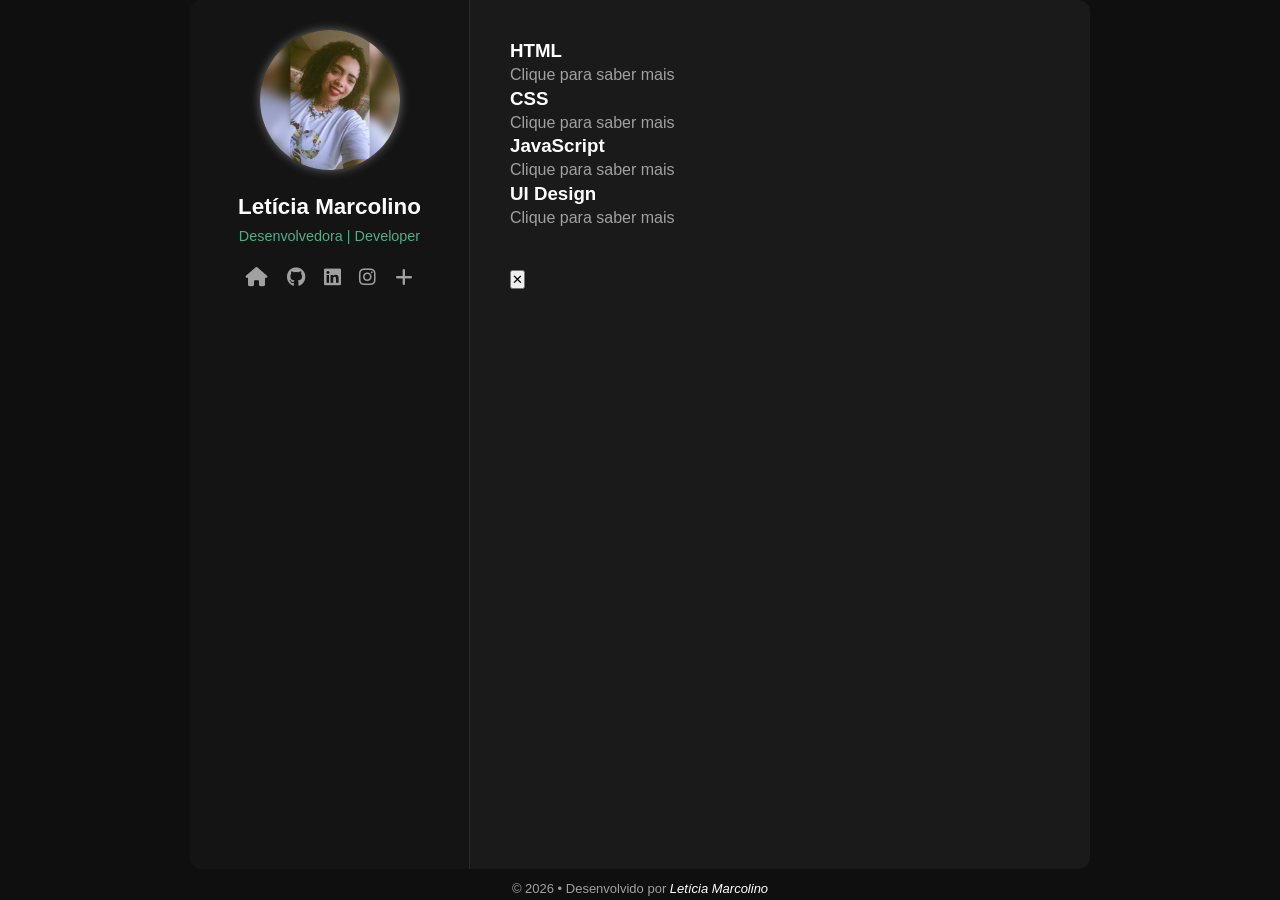
==== mais.html @ 791782ec "acrescentei uma pagina" ====
<!DOCTYPE html>
<html lang="pt-BR">
<head>
  <meta charset="UTF-8">
  <title>Letícia Marcolino</title>
  <link rel="shortcut icon" href="programacao.png" type="image/x-icon">
  <link rel="stylesheet" href="style.css">
  <link rel="stylesheet" href="plus_css.css">
  <link href="https://cdnjs.cloudflare.com/ajax/libs/font-awesome/6.5.0/css/all.min.css" rel="stylesheet">
</head>
<body>

  <div class="container">

    <!-- SIDEBAR -->
    <aside class="sidebar">
      <img src="imagem/foto_perfil.jpeg"
           alt="Foto de perfil">

      <h1>Letícia Marcolino</h1>
      <p class="role">Desenvolvedora | Developer</p>


      
      <div class="social">
          <a href="index.html" title="Home">
    <i class="fas fa-home"></i></a>
  
        <a href="https://github.com/Leticia650" target="_blank"><i class="fab fa-github"></i></a>

        <a href="https://www.linkedin.com/in/let%C3%ADcia-marcolino-00015a126/" target="_blank"><i class="fab fa-linkedin"></i></a>

        <a href="https://instagram.com/_leticiamarcolino" target="_blank">
  <i class="fab fa-instagram"></i></a>
  

<a href="mais.html"><i class="fas fa-plus"></a></i>
      </div>
    </aside>

    
    <main class="content">

      <section>
      
  <section class="grid">
    <div class="card-container">
      <div class="card" data-title="HTML" data-text="HTML estrutura a página usando tags semânticas, melhorando acessibilidade e SEO.">
        <div class="card-face front"><h3>HTML</h3></div>
        <div class="card-face back"><p class="card-text">Clique para saber mais</p></div>
      </div>
    </div>

    <div class="card-container">
      <div class="card" data-title="CSS" data-text="CSS é responsável pelo visual da aplicação, layouts responsivos e animações.">
        <div class="card-face front"><h3>CSS</h3></div>
        <div class="card-face back"><p class="card-text">Clique para saber mais</p></div>
      </div>
    </div>

    <div class="card-container">
      <div class="card" data-title="JavaScript" data-text="JavaScript adiciona interatividade, lógica e dinamismo às páginas web.">
        <div class="card-face front"><h3 >JavaScript</h3></div>
        <div class="card-face back"><p class="card-text">Clique para saber mais</p></div>
      </div>
    </div>

    <div class="card-container">
      <div class="card" data-title="UI Design" data-text="UI Design foca em interfaces intuitivas, consistentes e centradas no usuário.">
        <div class="card-face front"><h3>UI Design</h3></div>
        <div class="card-face back"><p class="card-text">Clique para saber mais</p></div>
      </div>
    </div>
  </section>

  <!-- OVERLAY -->
  <div class="overlay" id="overlay">
    <div class="expanded-card">
      <button class="close-btn" id="closeBtn">✕</button>
      <h2 id="expandedTitle"></h2>
      <p id="expandedText"></p>
    </div>
  </div>
<script>
  const cards = document.querySelectorAll(".card");
  const overlay = document.getElementById("overlay");
  const title = document.getElementById("expandedTitle");
  const text = document.getElementById("expandedText");
  const closeBtn = document.getElementById("closeBtn");

  cards.forEach(card => {
    card.addEventListener("click", () => {
      card.classList.add("flipped");
      title.textContent = card.dataset.title;
      text.textContent = card.dataset.text;
      overlay.classList.add("active");
    });
  });

  closeBtn.addEventListener("click", () => {
    overlay.classList.remove("active");
    cards.forEach(card => card.classList.remove("flipped"));
  });
</script>



      </section>

    </main>

  </div>
 

  
  <footer class="footer-global">
    <p>© 2026 • Desenvolvido por 
        <a href="https://www.linkedin.com/in/let%C3%ADcia-marcolino-00015a126/" target="_blank"><em>Letícia Marcolino</em></a>
    </p>

    
  </footer>


</body>
</html>
---- style.css ----
:root {
  --bg-main: #0f0f0f;
  --bg-card: #1a1a1a;
  --bg-sidebar: #141414;

  --text-primary: #ffffff;
  --text-secondary: #a0a0a0;

  --accent: #4caf84;
  --border-color: #2a2a2a;
}

* {
  margin: 0;
  padding: 0;
  box-sizing: border-box;
  font-family: "Segoe UI", sans-serif;
}

body {
  min-height: 100vh;
  display: flex;
  flex-direction: column;
  background-color: var(--bg-main);
  color: var(--text-primary);
  min-height: 100vh;
  display: flex;
  justify-content: center;
  align-items: center;
}
.home{
   text-decoration: none;
    color: var(--text-primary);
}

.container {
   flex: 1;                
  display: flex;
  width: 900px;
  background: var(--bg-card);
  border-radius: 12px;
  overflow: hidden;
}

/* SIDEBAR */
.sidebar {
    flex-shrink: 0;     /* 👈 ISSO resolve */

    position: relative;
  width: 280px;
  background: var(--bg-sidebar);
  padding: 30px;
  text-align: center;
  border-right: 1px solid var(--border-color);
}

.sidebar img {
    box-shadow: 0px 0px 12px -2px #ffffff8a;
  width: 140px;
  height: 140px;
  object-fit: cover;
  border-radius: 50%;
  margin-bottom: 20px;
}

.sidebar h1 {
  font-size: 1.4rem;
  margin-bottom: 5px;
}

.role {
  color: var(--accent);
  font-size: 0.9rem;
  margin-bottom: 20px;
}

.social i {
  margin: 0 7px;
  font-size: 1.2rem;
  color: var(--text-secondary);
  cursor: pointer;
  transition: 0.3s;
}



.social i:hover {
  color: var(--accent);
}

/* CONTEÚDO */
.content {
  flex: 1;
  padding: 40px;
}

section {
  margin-bottom: 40px;
}

h2 {
  font-size: 1.6rem;
  margin-bottom: 15px;
}

p {

  color: var(--text-secondary);
  line-height: 1.6;
}
img{
    transition: transform 0.5s ease;
}

img:hover{
    transform: scale(1.1);

}

section > p{
text-indent: 2%;
text-align: justify;
}


.services {
  display: grid;
  grid-template-columns: repeat(2, 1fr);
  gap: 20px;
  margin-top: 20px;
}

.service {
  background: var(--bg-sidebar);
  padding: 20px;
  border-radius: 10px;
  border: 1px solid var(--border-color);
}

.service i {
  font-size: 1.5rem;
  color: var(--accent);
  margin-bottom: 10px;
}

.service h3 {
  margin-bottom: 8px;
}

body {
  min-height: 100vh;
  display: flex;
  flex-direction: column;
}



footer > p{
padding-top: 10px;  
  font-size: small;
  color: var(--text-secondary);
  cursor: pointer;
  transition: 0.3s;

}

.footer-global > p > a {

    text-decoration: none;
    color: var(--text-primary);
}

.footer-global > p > a:hover {

    text-decoration: none;
    color: var(--accent)
}
footer > p{
padding-top: 10px;  
  font-size: small;
  color: var(--text-secondary);
  cursor: pointer;
  transition: 0.3s;

}

.footer-global > p > a {

    text-decoration: none;
    color: var(--text-primary);
}

.footer-global > p > a:hover {

    text-decoration: none;
    color: var(--accent)
}
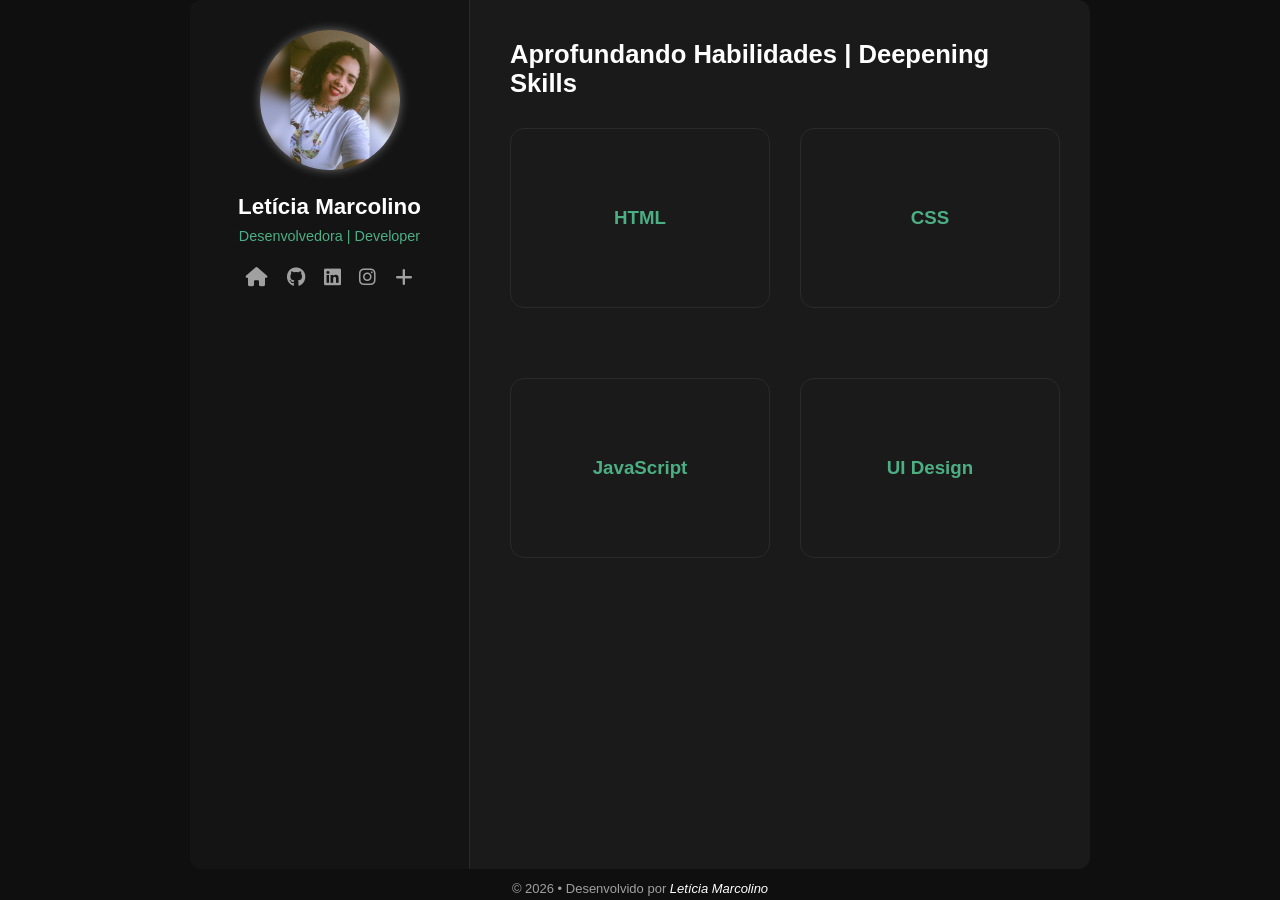
==== commit c87bff8c: "acrescentei um titulo aos grids" ====
--- a/mais.html
+++ b/mais.html
@@ -42,8 +42,10 @@
     <main class="content">
 
       <section>
-      
+      <h2>Aprofundando Habilidades | Deepening Skills
+</h2>
   <section class="grid">
+    
     <div class="card-container">
       <div class="card" data-title="HTML" data-text="HTML estrutura a página usando tags semânticas, melhorando acessibilidade e SEO.">
         <div class="card-face front"><h3>HTML</h3></div>
--- a/plus_css.css
+++ b/plus_css.css
@@ -0,0 +1,176 @@
+:root {
+      --bg-main: #0f0f0f;
+      --bg-card: #1a1a1a;
+      --bg-sidebar: #141414;
+
+      --text-primary: #ffffff;
+      --text-secondary: #a0a0a0;
+
+      --accent: #4caf84;
+      --border-color: #2a2a2a;
+    }
+
+    * {
+      box-sizing: border-box;
+      font-family: "Segoe UI", sans-serif;
+    }
+
+    body {
+      margin: 0;
+      background: var(--bg-main);
+      color: var(--text-primary);
+      min-height: 100vh;
+    }
+
+   
+    .grid {
+      
+  flex: 1;               
+  display: grid;
+  grid-template-columns: repeat(2, minmax(260px, 1fr));
+  gap: 30px;
+  
+} 
+
+section > h2{
+  margin-bottom: 30px;
+}
+
+    .overlay {
+      position: fixed;
+      inset: 0;
+      background: rgba(0, 0, 0, 0.85);
+      display: none;
+      align-items: center;
+      justify-content: center;
+      z-index: 10;
+    }
+
+    .overlay.active {
+      display: flex;
+    }
+
+    /* ===== CARD ===== */
+    .card-container {
+      margin-top: auto;
+       perspective: 1200px;
+       width: 100%;
+       min-height: 220px;
+    }
+
+    .card {
+      position: relative;
+  width: 260px;
+  height: 180px;
+  transform-style: preserve-3d;
+  transition: transform 0.8s ease;
+  cursor: pointer;
+      
+    }
+
+.card-text {
+  display: inline-block;
+  transition: transform 0.6s cubic-bezier(.68,-0.55,.27,1.55);
+}
+
+.card:hover .card-text {
+  transform: rotate(360deg);
+}
+
+.card:hover {
+  transform: rotateY(180deg);
+}
+
+
+
+    .card.flipped {
+  transform: rotateY(180deg);
+    }
+
+    .card-face {
+      position: absolute;
+      width: 100%;
+      height: 100%;
+      backface-visibility: hidden;
+      border-radius: 14px;
+      display: flex;
+      align-items: center;
+      justify-content: center;
+      padding: 20px;
+      text-align: center;
+      border: 1px solid var(--border-color);
+    }
+
+    .front {
+      background: var(--bg-card);
+      color: var(--accent);
+    }
+
+    .back {
+      background: var(--bg-card);
+      transform: rotateY(180deg);
+      color: var(--text-secondary);
+    }
+
+    /* ===== CARD EXPANDIDO ===== */
+    .expanded-card {
+      width: 80%;
+      max-width: 600px;
+      background: var(--bg-card);
+      border-radius: 16px;
+      padding: 40px;
+      position: relative;
+      animation: scaleIn 0.3s ease;
+      border: 1px solid var(--border-color);
+    }
+
+    @keyframes scaleIn {
+      from {
+        transform: scale(0.85);
+        opacity: 0;
+      }
+      to {
+        transform: scale(1);
+        opacity: 1;
+      }
+    }
+
+    .expanded-card h2 {
+      color: var(--accent);
+      margin-bottom: 20px;
+    }
+
+    .expanded-card p {
+      line-height: 1.7;
+      color: var(--text-secondary);
+    }
+
+    .close-btn {
+      position: absolute;
+      top: 20px;
+      right: 20px;
+      background: none;
+      border: none;
+      color: var(--text-primary);
+      font-size: 1.5rem;
+      cursor: pointer;
+    }
+
+    .close-btn:hover {
+      color: var(--accent);
+    }
+
+    @media (max-width: 700px) {
+      .grid {
+        grid-template-columns: 1fr;
+      }
+    }
+
+    .card-text {
+  display: inline-block;
+  transition: transform 0.6s cubic-bezier(.68,-0.55,.27,1.55);
+}
+
+.card.text-rotate .card-text {
+  transform: rotate(360deg);
+}
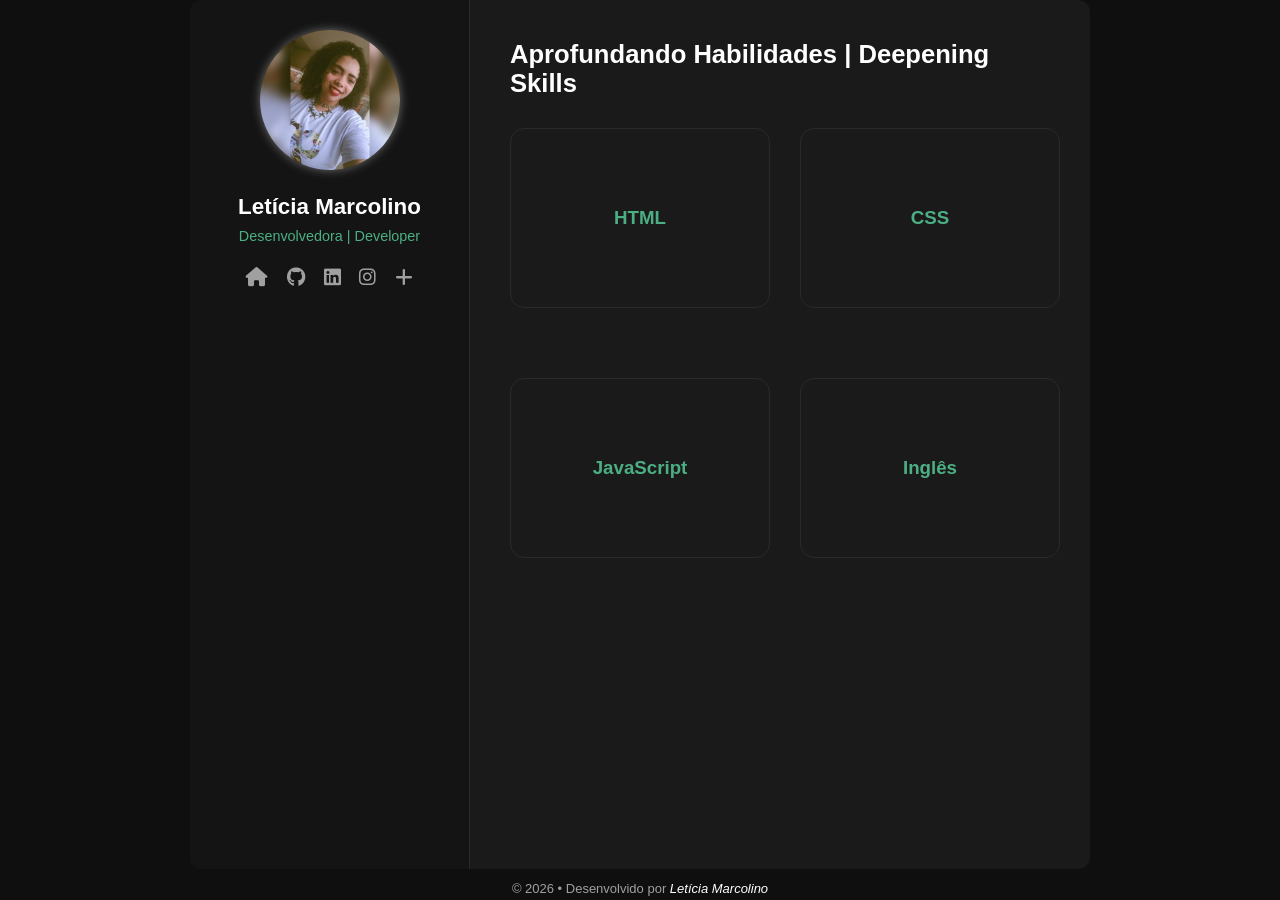
==== commit c9e4284d: "Update mais.html" ====
--- a/mais.html
+++ b/mais.html
@@ -68,8 +68,8 @@
     </div>
 
     <div class="card-container">
-      <div class="card" data-title="UI Design" data-text="UI Design foca em interfaces intuitivas, consistentes e centradas no usuário.">
-        <div class="card-face front"><h3>UI Design</h3></div>
+      <div class="card" data-title="Inglês" data-text="UI Design foca em interfaces intuitivas, consistentes e centradas no usuário.">
+        <div class="card-face front"><h3>Inglês</h3></div>
         <div class="card-face back"><p class="card-text">Clique para saber mais</p></div>
       </div>
     </div>
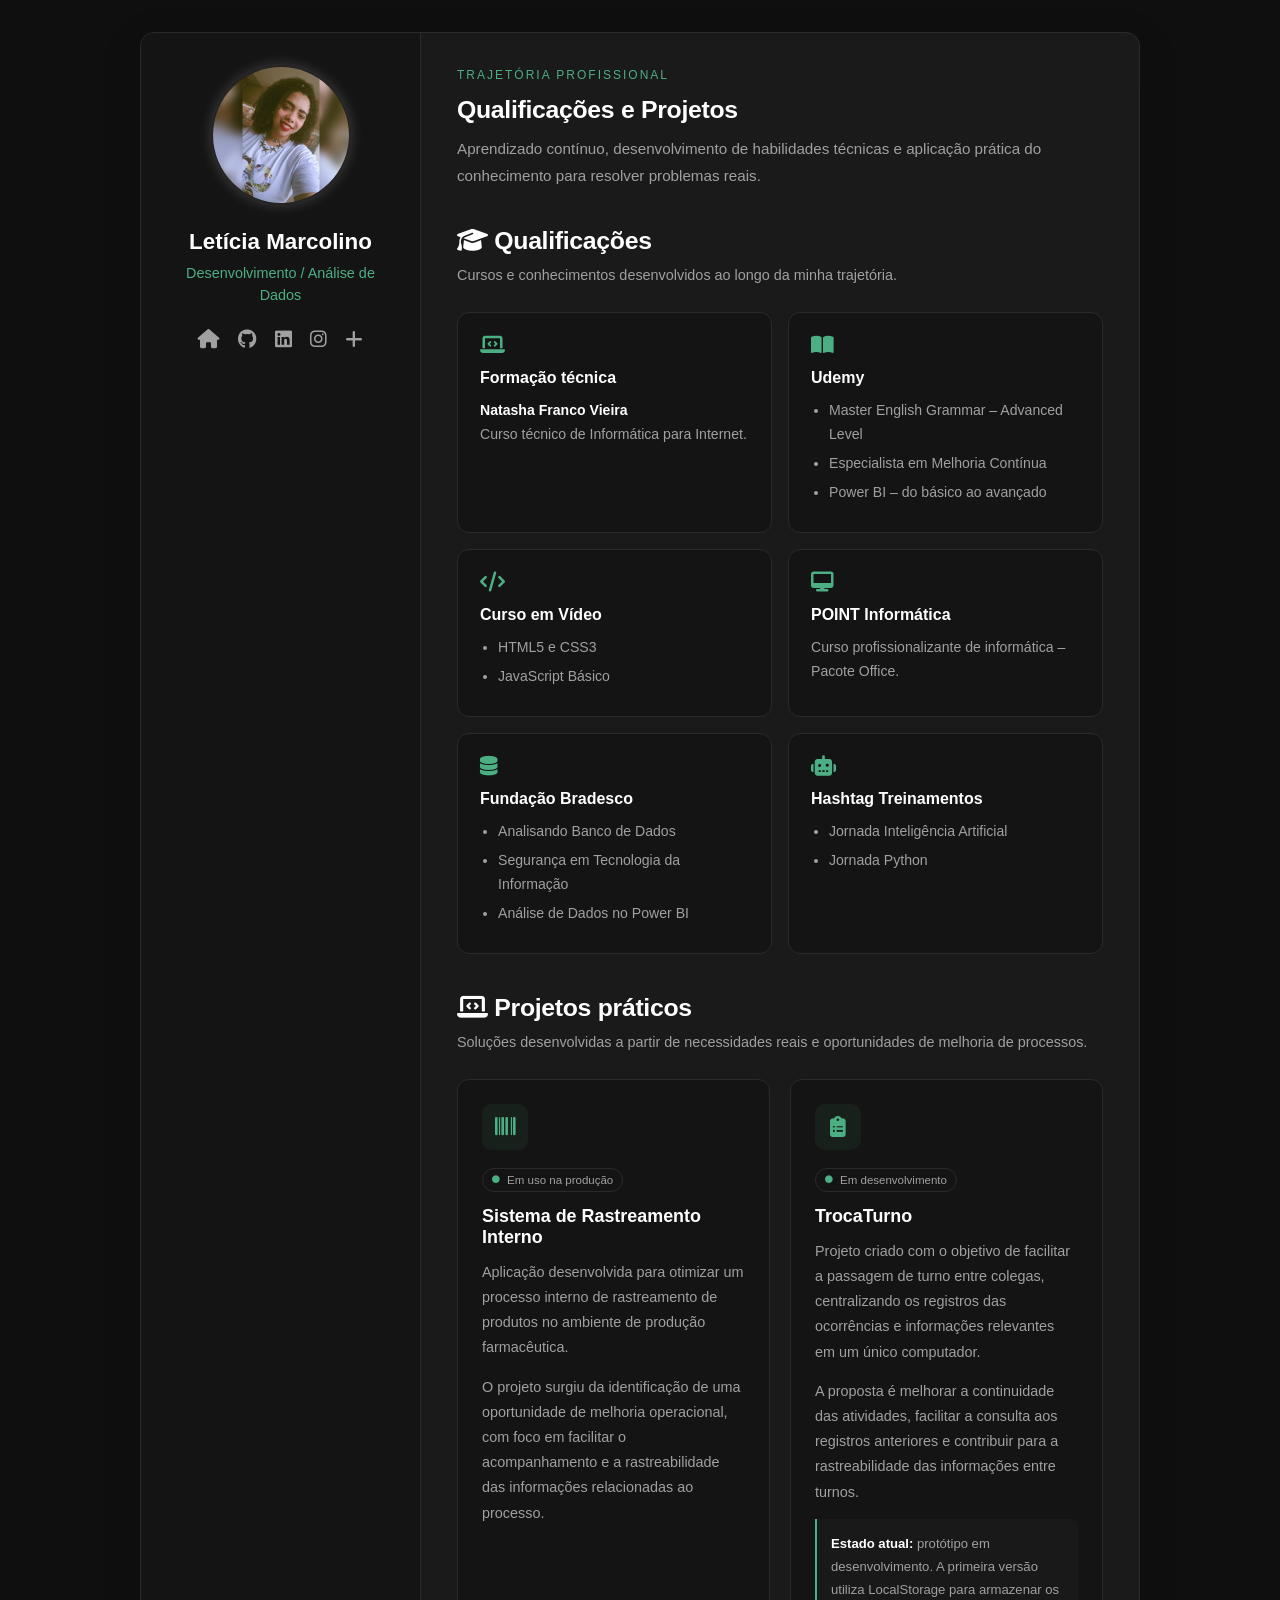
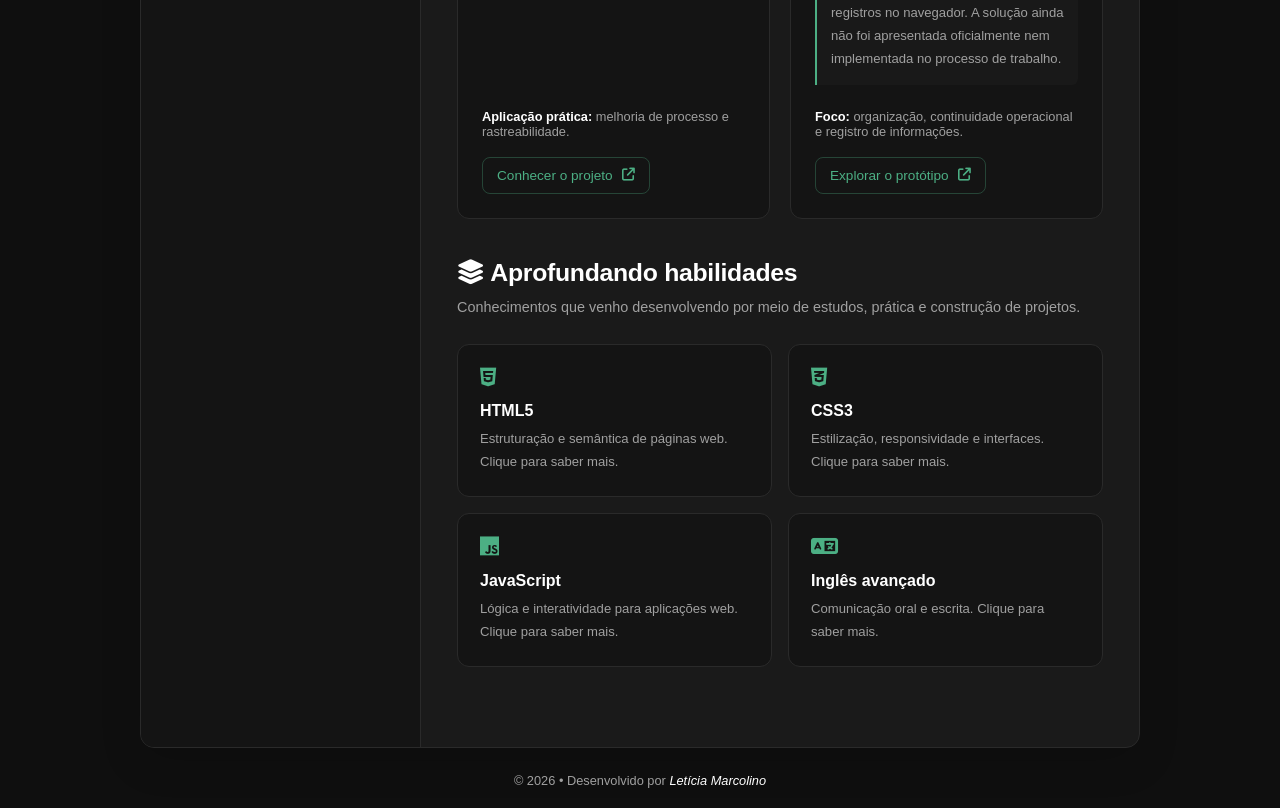
==== commit 6f7c9088: "atualizações acrescentei tradução em ingles, e algumas coisas da página +" ====
--- a/mais.html
+++ b/mais.html
@@ -1,128 +1,396 @@
+
 <!DOCTYPE html>
 <html lang="pt-BR">
 <head>
   <meta charset="UTF-8">
-  <title>Letícia Marcolino</title>
+  <meta name="viewport" content="width=device-width, initial-scale=1.0">
+  <meta name="description" content="Cursos, qualificações e projetos práticos de Letícia Marcolino.">
+
+  <title>Qualificações e Projetos | Letícia Marcolino</title>
+
   <link rel="shortcut icon" href="programacao.png" type="image/x-icon">
   <link rel="stylesheet" href="style.css">
   <link rel="stylesheet" href="plus_css.css">
-  <link href="https://cdnjs.cloudflare.com/ajax/libs/font-awesome/6.5.0/css/all.min.css" rel="stylesheet">
+  <link rel="stylesheet"
+    href="https://cdnjs.cloudflare.com/ajax/libs/font-awesome/6.5.0/css/all.min.css">
+
+  
 </head>
+
 <body>
 
   <div class="container">
 
     <!-- SIDEBAR -->
     <aside class="sidebar">
-      <img src="imagem/foto_perfil.jpeg"
-           alt="Foto de perfil">
+
+      <img
+        src="imagem/foto_perfil.jpeg"
+        alt="Foto de perfil de Letícia Marcolino"
+      >
 
       <h1>Letícia Marcolino</h1>
-      <p class="role">Desenvolvedora | Developer</p>
-
-
-      
+
+      <p class="role">Desenvolvimento / Análise de Dados</p>
+
       <div class="social">
-          <a href="index.html" title="Home">
-    <i class="fas fa-home"></i></a>
-  
-        <a href="https://github.com/Leticia650" target="_blank"><i class="fab fa-github"></i></a>
-
-        <a href="https://www.linkedin.com/in/let%C3%ADcia-marcolino-00015a126/" target="_blank"><i class="fab fa-linkedin"></i></a>
-
-        <a href="https://instagram.com/_leticiamarcolino" target="_blank">
-  <i class="fab fa-instagram"></i></a>
-  
-
-<a href="mais.html"><i class="fas fa-plus"></a></i>
+        <a href="index.html" title="Início" aria-label="Início">
+          <i class="fas fa-home" aria-hidden="true"></i>
+        </a>
+
+        <a href="https://github.com/Leticia650"
+           target="_blank" rel="noopener noreferrer"
+           title="GitHub" aria-label="GitHub">
+          <i class="fab fa-github" aria-hidden="true"></i>
+        </a>
+
+        <a href="https://www.linkedin.com/in/let%C3%ADcia-marcolino-00015a126/"
+           target="_blank" rel="noopener noreferrer"
+           title="LinkedIn" aria-label="LinkedIn">
+          <i class="fab fa-linkedin" aria-hidden="true"></i>
+        </a>
+
+        <a href="https://instagram.com/_leticiamarcolino"
+           target="_blank" rel="noopener noreferrer"
+           title="Instagram" aria-label="Instagram">
+          <i class="fab fa-instagram" aria-hidden="true"></i>
+        </a>
+
+        <a href="mais.html" title="Mais informações" aria-label="Mais informações">
+          <i class="fas fa-plus" aria-hidden="true"></i>
+        </a>
       </div>
+
     </aside>
 
-    
+    <!-- CONTEÚDO -->
     <main class="content">
 
-      <section>
-      <h2>Aprofundando Habilidades | Deepening Skills
-</h2>
-  <section class="grid">
-    
-    <div class="card-container">
-      <div class="card" data-title="HTML" data-text="HTML estrutura a página usando tags semânticas, melhorando acessibilidade e SEO.">
-        <div class="card-face front"><h3>HTML</h3></div>
-        <div class="card-face back"><p class="card-text">Clique para saber mais</p></div>
+      <div class="page-intro">
+        <p class="eyebrow">Trajetória profissional</p>
+        <h2>Qualificações e Projetos</h2>
+        <p class="section-description">
+          Aprendizado contínuo, desenvolvimento de habilidades técnicas
+          e aplicação prática do conhecimento para resolver problemas reais.
+        </p>
       </div>
-    </div>
-
-    <div class="card-container">
-      <div class="card" data-title="CSS" data-text="CSS é responsável pelo visual da aplicação, layouts responsivos e animações.">
-        <div class="card-face front"><h3>CSS</h3></div>
-        <div class="card-face back"><p class="card-text">Clique para saber mais</p></div>
-      </div>
-    </div>
-
-    <div class="card-container">
-      <div class="card" data-title="JavaScript" data-text="JavaScript adiciona interatividade, lógica e dinamismo às páginas web.">
-        <div class="card-face front"><h3 >JavaScript</h3></div>
-        <div class="card-face back"><p class="card-text">Clique para saber mais</p></div>
-      </div>
-    </div>
-
-    <div class="card-container">
-      <div class="card" data-title="Inglês" data-text="UI Design foca em interfaces intuitivas, consistentes e centradas no usuário.">
-        <div class="card-face front"><h3>Inglês</h3></div>
-        <div class="card-face back"><p class="card-text">Clique para saber mais</p></div>
-      </div>
-    </div>
-  </section>
-
-  <!-- OVERLAY -->
-  <div class="overlay" id="overlay">
-    <div class="expanded-card">
-      <button class="close-btn" id="closeBtn">✕</button>
+
+      <!-- QUALIFICAÇÕES -->
+      <section id="qualificacoes">
+
+        <div class="section-heading">
+          <h2><i class="fas fa-graduation-cap"></i> Qualificações</h2>
+          <p>Cursos e conhecimentos desenvolvidos ao longo da minha trajetória.</p>
+        </div>
+
+        <div class="qualifications">
+
+          <article class="qualification-card">
+            <i class="fas fa-laptop-code qualification-icon"></i>
+            <h3>Formação técnica</h3>
+            <p><strong>Natasha Franco Vieira</strong></p>
+            <p>Curso técnico de Informática para Internet.</p>
+          </article>
+
+          <article class="qualification-card">
+            <i class="fas fa-book-open qualification-icon"></i>
+            <h3>Udemy</h3>
+            <ul>
+              <li>Master English Grammar – Advanced Level</li>
+              <li>Especialista em Melhoria Contínua</li>
+              <li>Power BI – do básico ao avançado</li>
+            </ul>
+          </article>
+
+          <article class="qualification-card">
+            <i class="fas fa-code qualification-icon"></i>
+            <h3>Curso em Vídeo</h3>
+            <ul>
+              <li>HTML5 e CSS3</li>
+              <li>JavaScript Básico</li>
+            </ul>
+          </article>
+
+          <article class="qualification-card">
+            <i class="fas fa-desktop qualification-icon"></i>
+            <h3>POINT Informática</h3>
+            <p>Curso profissionalizante de informática – Pacote Office.</p>
+          </article>
+
+          <article class="qualification-card">
+            <i class="fas fa-database qualification-icon"></i>
+            <h3>Fundação Bradesco</h3>
+            <ul>
+              <li>Analisando Banco de Dados</li>
+              <li>Segurança em Tecnologia da Informação</li>
+              <li>Análise de Dados no Power BI</li>
+            </ul>
+          </article>
+
+          <article class="qualification-card">
+            <i class="fas fa-robot qualification-icon"></i>
+            <h3>Hashtag Treinamentos</h3>
+            <ul>
+              <li>Jornada Inteligência Artificial</li>
+              <li>Jornada Python</li>
+            </ul>
+          </article>
+
+        </div>
+      </section>
+
+      <!-- PROJETOS -->
+      <section id="projetos">
+
+        <div class="section-heading">
+          <h2><i class="fas fa-laptop-code"></i> Projetos práticos</h2>
+          <p>
+            Soluções desenvolvidas a partir de necessidades reais e oportunidades
+            de melhoria de processos.
+          </p>
+        </div>
+
+        <div class="projects">
+
+          <!-- PROJETO EM USO -->
+          <article class="project-card">
+
+            <div class="project-icon">
+              <i class="fas fa-barcode" aria-hidden="true"></i>
+            </div>
+
+            <span class="project-status">
+              <i class="fas fa-circle" aria-hidden="true"></i>
+              Em uso na produção
+            </span>
+
+            <h3>Sistema de Rastreamento Interno</h3>
+
+            <p>
+              Aplicação desenvolvida para otimizar um processo interno
+              de rastreamento de produtos no ambiente de produção farmacêutica.
+            </p>
+
+            <p>
+              O projeto surgiu da identificação de uma oportunidade de melhoria
+              operacional, com foco em facilitar o acompanhamento e a rastreabilidade
+              das informações relacionadas ao processo.
+            </p>
+
+            <div class="project-meta">
+              <strong>Aplicação prática:</strong> melhoria de processo e rastreabilidade.
+            </div>
+
+            <a
+              class="project-link"
+              href="https://forminf414.lovable.app/"
+              target="_blank"
+              rel="noopener noreferrer"
+            >
+              Conhecer o projeto
+              <i class="fas fa-arrow-up-right-from-square" aria-hidden="true"></i>
+            </a>
+
+          </article>
+
+          <!-- PROJETO EM DESENVOLVIMENTO -->
+          <article class="project-card">
+
+            <div class="project-icon">
+              <i class="fas fa-clipboard-list" aria-hidden="true"></i>
+            </div>
+
+            <span class="project-status">
+              <i class="fas fa-circle" aria-hidden="true"></i>
+              Em desenvolvimento
+            </span>
+
+            <h3>TrocaTurno</h3>
+
+            <p>
+              Projeto criado com o objetivo de facilitar a passagem de turno
+              entre colegas, centralizando os registros das ocorrências e
+              informações relevantes em um único computador.
+            </p>
+
+            <p>
+              A proposta é melhorar a continuidade das atividades, facilitar
+              a consulta aos registros anteriores e contribuir para a
+              rastreabilidade das informações entre turnos.
+            </p>
+
+            <p class="project-note">
+              <strong>Estado atual:</strong> protótipo em desenvolvimento.
+              A primeira versão utiliza LocalStorage para armazenar os registros
+              no navegador. A solução ainda não foi apresentada oficialmente
+              nem implementada no processo de trabalho.
+            </p>
+
+            <div class="project-meta">
+              <strong>Foco:</strong> organização, continuidade operacional e registro de informações.
+            </div>
+
+            <a
+              class="project-link"
+              href="https://trocaturno.vercel.app/"
+              target="_blank"
+              rel="noopener noreferrer"
+            >
+              Explorar o protótipo
+              <i class="fas fa-arrow-up-right-from-square" aria-hidden="true"></i>
+            </a>
+
+          </article>
+
+        </div>
+      </section>
+
+      <!-- HABILIDADES -->
+      <section id="habilidades">
+
+        <div class="section-heading">
+          <h2><i class="fas fa-layer-group"></i> Aprofundando habilidades</h2>
+          <p>
+            Conhecimentos que venho desenvolvendo por meio de estudos,
+            prática e construção de projetos.
+          </p>
+        </div>
+
+        <div class="skills-grid">
+
+          <button class="skill-card"
+            type="button"
+            data-title="HTML"
+            data-text="O HTML foi minha porta de entrada para o desenvolvimento web. Por meio de estudos e prática, venho construindo páginas estruturadas, acessíveis e organizadas, aplicando esse conhecimento nos meus projetos.">
+
+            <i class="fab fa-html5" aria-hidden="true"></i>
+            <h3>HTML5</h3>
+            <p>Estruturação e semântica de páginas web. Clique para saber mais.</p>
+          </button>
+
+          <button class="skill-card"
+            type="button"
+            data-title="CSS"
+            data-text="O CSS permite transformar estruturas HTML em interfaces visuais. Tenho praticado a criação de layouts responsivos, organização de componentes, paletas de cores e estilos que valorizam a experiência do usuário.">
+
+            <i class="fab fa-css3-alt" aria-hidden="true"></i>
+            <h3>CSS3</h3>
+            <p>Estilização, responsividade e interfaces. Clique para saber mais.</p>
+          </button>
+
+          <button class="skill-card"
+            type="button"
+            data-title="JavaScript"
+            data-text="JavaScript adiciona lógica e interatividade às páginas web. Tenho desenvolvido meus conhecimentos por meio de exercícios e projetos práticos, explorando eventos, manipulação do DOM e funcionalidades para aplicações.">
+
+            <i class="fab fa-js" aria-hidden="true"></i>
+            <h3>JavaScript</h3>
+            <p>Lógica e interatividade para aplicações web. Clique para saber mais.</p>
+          </button>
+
+          <button class="skill-card"
+            type="button"
+            data-title="Inglês"
+            data-text="Estudo inglês há mais de 13 anos, com formação em escola de idiomas e cursos complementares. Tenho nível avançado e experiência de contato com falantes nativos, além de vivência com traduções orais em contexto aeroportuário.">
+
+            <i class="fas fa-language" aria-hidden="true"></i>
+            <h3>Inglês avançado</h3>
+            <p>Comunicação oral e escrita. Clique para saber mais.</p>
+          </button>
+
+        </div>
+      </section>
+
+    </main>
+  </div>
+
+  <!-- RODAPÉ -->
+  <footer class="footer-global">
+    <p>
+      © 2026 • Desenvolvido por
+      <a
+        href="https://www.linkedin.com/in/let%C3%ADcia-marcolino-00015a126/"
+        target="_blank"
+        rel="noopener noreferrer"
+      >
+        <em>Letícia Marcolino</em>
+      </a>
+    </p>
+  </footer>
+
+  <!-- MODAL DAS HABILIDADES -->
+  <div class="overlay" id="overlay" aria-hidden="true">
+    <div
+      class="expanded-card"
+      role="dialog"
+      aria-modal="true"
+      aria-labelledby="expandedTitle"
+      aria-describedby="expandedText"
+    >
+      <button
+        class="close-btn"
+        id="closeBtn"
+        type="button"
+        aria-label="Fechar"
+      >
+        <i class="fas fa-times" aria-hidden="true"></i>
+      </button>
+
       <h2 id="expandedTitle"></h2>
       <p id="expandedText"></p>
     </div>
   </div>
-<script>
-  const cards = document.querySelectorAll(".card");
-  const overlay = document.getElementById("overlay");
-  const title = document.getElementById("expandedTitle");
-  const text = document.getElementById("expandedText");
-  const closeBtn = document.getElementById("closeBtn");
-
-  cards.forEach(card => {
-    card.addEventListener("click", () => {
-      card.classList.add("flipped");
-      title.textContent = card.dataset.title;
-      text.textContent = card.dataset.text;
+
+  <script>
+    const skillCards = document.querySelectorAll(".skill-card");
+    const overlay = document.getElementById("overlay");
+    const expandedTitle = document.getElementById("expandedTitle");
+    const expandedText = document.getElementById("expandedText");
+    const closeBtn = document.getElementById("closeBtn");
+
+    let lastFocusedElement = null;
+
+    function openModal(card) {
+      lastFocusedElement = card;
+
+      expandedTitle.textContent = card.dataset.title;
+      expandedText.textContent = card.dataset.text;
+
       overlay.classList.add("active");
+      overlay.setAttribute("aria-hidden", "false");
+      document.body.style.overflow = "hidden";
+
+      closeBtn.focus();
+    }
+
+    function closeModal() {
+      overlay.classList.remove("active");
+      overlay.setAttribute("aria-hidden", "true");
+      document.body.style.overflow = "";
+
+      if (lastFocusedElement) {
+        lastFocusedElement.focus();
+      }
+    }
+
+    skillCards.forEach((card) => {
+      card.addEventListener("click", () => openModal(card));
     });
-  });
-
-  closeBtn.addEventListener("click", () => {
-    overlay.classList.remove("active");
-    cards.forEach(card => card.classList.remove("flipped"));
-  });
-</script>
-
-
-
-      </section>
-
-    </main>
-
-  </div>
- 
-
-  
-  <footer class="footer-global">
-    <p>© 2026 • Desenvolvido por 
-        <a href="https://www.linkedin.com/in/let%C3%ADcia-marcolino-00015a126/" target="_blank"><em>Letícia Marcolino</em></a>
-    </p>
-
-    
-  </footer>
-
+
+    closeBtn.addEventListener("click", closeModal);
+
+    overlay.addEventListener("click", (event) => {
+      if (event.target === overlay) {
+        closeModal();
+      }
+    });
+
+    document.addEventListener("keydown", (event) => {
+      if (event.key === "Escape" && overlay.classList.contains("active")) {
+        closeModal();
+      }
+    });
+  </script>
 
 </body>
 </html>
--- a/style.css
+++ b/style.css
@@ -1,3 +1,4 @@
+
 :root {
   --bg-main: #0f0f0f;
   --bg-card: #1a1a1a;
@@ -10,6 +11,7 @@
   --border-color: #2a2a2a;
 }
 
+/* RESET */
 * {
   margin: 0;
   padding: 0;
@@ -17,182 +19,335 @@
   font-family: "Segoe UI", sans-serif;
 }
 
+html {
+  scroll-behavior: smooth;
+}
+
 body {
   min-height: 100vh;
   display: flex;
   flex-direction: column;
+  align-items: center;
+  padding: 32px 20px 16px;
   background-color: var(--bg-main);
   color: var(--text-primary);
-  min-height: 100vh;
+}
+
+/* LINKS */
+.home {
+  text-decoration: none;
+  color: var(--text-primary);
+}
+
+/* LAYOUT PRINCIPAL */
+.container {
+  flex: 1;
   display: flex;
-  justify-content: center;
-  align-items: center;
-}
-.home{
-   text-decoration: none;
-    color: var(--text-primary);
-}
-
-.container {
-   flex: 1;                
-  display: flex;
-  width: 900px;
+  width: 100%;
+  max-width: 1000px;
+  height: fit-content;
+  align-self: center;
   background: var(--bg-card);
-  border-radius: 12px;
+  border: 1px solid var(--border-color);
+  border-radius: 14px;
   overflow: hidden;
+  box-shadow: 0 12px 40px #00000025;
 }
 
 /* SIDEBAR */
 .sidebar {
-    flex-shrink: 0;     /* 👈 ISSO resolve */
-
-    position: relative;
-  width: 280px;
+  position: relative;
+  flex: 0 0 280px;
   background: var(--bg-sidebar);
-  padding: 30px;
+  padding: 32px 24px;
   text-align: center;
   border-right: 1px solid var(--border-color);
 }
 
 .sidebar img {
-    box-shadow: 0px 0px 12px -2px #ffffff8a;
   width: 140px;
   height: 140px;
   object-fit: cover;
   border-radius: 50%;
   margin-bottom: 20px;
+  border: 2px solid #ffffff12;
+  box-shadow: 0 0 16px -3px #ffffff45;
+  transition: transform 0.4s ease, box-shadow 0.4s ease;
+}
+
+.sidebar img:hover {
+  transform: scale(1.04);
+  box-shadow: 0 0 20px -2px #4caf8450;
 }
 
 .sidebar h1 {
   font-size: 1.4rem;
-  margin-bottom: 5px;
+  margin-bottom: 8px;
 }
 
 .role {
   color: var(--accent);
   font-size: 0.9rem;
-  margin-bottom: 20px;
-}
-
-.social i {
-  margin: 0 7px;
+  line-height: 1.5;
+  margin-bottom: 24px;
+}
+
+/* REDES SOCIAIS */
+.social {
+  display: flex;
+  justify-content: center;
+  align-items: center;
+  gap: 18px;
+}
+
+.social a {
+  display: inline-flex;
+  align-items: center;
+  justify-content: center;
+  color: var(--text-secondary);
   font-size: 1.2rem;
+  text-decoration: none;
+  transition: color 0.25s ease, transform 0.25s ease;
+}
+
+.social a:hover {
+  color: var(--accent);
+  transform: translateY(-2px);
+}
+
+/* CONTEÚDO PRINCIPAL */
+.content {
+  position: relative;
+  flex: 1;
+  min-width: 0;
+  padding: 32px 36px 40px;
+}
+
+/* LINK DE TRADUÇÃO */
+.language-bar {
+  display: flex;
+  justify-content: flex-end;
+  margin-bottom: 26px;
+}
+
+.language-link {
+  display: inline-flex;
+  align-items: center;
+  justify-content: center;
+  gap: 8px;
+  padding: 9px 14px;
+
   color: var(--text-secondary);
-  cursor: pointer;
-  transition: 0.3s;
-}
-
-
-
-.social i:hover {
-  color: var(--accent);
-}
-
-/* CONTEÚDO */
-.content {
-  flex: 1;
-  padding: 40px;
-}
-
+  background: #ffffff05;
+  border: 1px solid var(--border-color);
+  border-radius: 9px;
+
+  font-size: 0.82rem;
+  font-weight: 500;
+  letter-spacing: 0.2px;
+  text-decoration: none;
+
+  transition:
+    color 0.25s ease,
+    background 0.25s ease,
+    border-color 0.25s ease,
+    transform 0.25s ease;
+}
+
+.language-link:hover {
+  color: var(--accent);
+  background: #4caf8410;
+  border-color: #4caf8460;
+  transform: translateY(-1px);
+}
+
+.language-link:focus-visible {
+  outline: 2px solid var(--accent);
+  outline-offset: 4px;
+}
+
+/* SEÇÕES */
 section {
   margin-bottom: 40px;
 }
 
 h2 {
-  font-size: 1.6rem;
-  margin-bottom: 15px;
+  font-size: 1.55rem;
+  font-weight: 600;
+  margin-bottom: 20px;
+  letter-spacing: -0.3px;
+}
+
+section > p {
+  margin-bottom: 16px;
+  text-indent: 2%;
+  text-align: justify;
 }
 
 p {
-
   color: var(--text-secondary);
-  line-height: 1.6;
-}
-img{
-    transition: transform 0.5s ease;
-}
-
-img:hover{
-    transform: scale(1.1);
-
-}
-
-section > p{
-text-indent: 2%;
-text-align: justify;
-}
-
-
+  line-height: 1.75;
+  font-size: 0.95rem;
+}
+
+strong {
+  color: var(--text-primary);
+  font-weight: 600;
+}
+
+/* IMAGENS */
+img {
+  transition: transform 0.4s ease;
+}
+
+/* CARDS DE HABILIDADES */
 .services {
   display: grid;
-  grid-template-columns: repeat(2, 1fr);
-  gap: 20px;
-  margin-top: 20px;
+  grid-template-columns: repeat(2, minmax(0, 1fr));
+  gap: 16px;
+  margin-top: 22px;
 }
 
 .service {
+  min-width: 0;
   background: var(--bg-sidebar);
-  padding: 20px;
+  padding: 22px 18px;
   border-radius: 10px;
   border: 1px solid var(--border-color);
+  transition:
+    border-color 0.25s ease,
+    transform 0.25s ease,
+    background 0.25s ease;
+}
+
+.service:hover {
+  border-color: #4caf8455;
+  transform: translateY(-3px);
+  background: #171b19;
 }
 
 .service i {
-  font-size: 1.5rem;
-  color: var(--accent);
+  display: inline-block;
+  font-size: 1.45rem;
+  color: var(--accent);
+  margin-bottom: 14px;
+}
+
+.service h3 {
+  font-size: 1rem;
+  line-height: 1.5;
   margin-bottom: 10px;
-}
-
-.service h3 {
-  margin-bottom: 8px;
-}
-
-body {
-  min-height: 100vh;
-  display: flex;
-  flex-direction: column;
-}
-
-
-
-footer > p{
-padding-top: 10px;  
-  font-size: small;
+  color: var(--text-primary);
+}
+
+.service p {
+  font-size: 0.88rem;
+  line-height: 1.7;
+}
+
+/* RODAPÉ */
+.footer-global {
+  width: 100%;
+  padding-top: 22px;
+  text-align: center;
+}
+
+.footer-global p {
+  font-size: 0.8rem;
   color: var(--text-secondary);
-  cursor: pointer;
-  transition: 0.3s;
-
-}
-
-.footer-global > p > a {
-
-    text-decoration: none;
-    color: var(--text-primary);
-}
-
-.footer-global > p > a:hover {
-
-    text-decoration: none;
-    color: var(--accent)
-}
-footer > p{
-padding-top: 10px;  
-  font-size: small;
-  color: var(--text-secondary);
-  cursor: pointer;
-  transition: 0.3s;
-
-}
-
-.footer-global > p > a {
-
-    text-decoration: none;
-    color: var(--text-primary);
-}
-
-.footer-global > p > a:hover {
-
-    text-decoration: none;
-    color: var(--accent)
-}
-
+}
+
+.footer-global a {
+  color: var(--text-primary);
+  text-decoration: none;
+  transition: color 0.25s ease;
+}
+
+.footer-global a:hover {
+  color: var(--accent);
+}
+
+/* TABLETS */
+@media (max-width: 850px) {
+  body {
+    padding: 24px 16px 12px;
+  }
+
+  .container {
+    max-width: 700px;
+  }
+
+  .sidebar {
+    flex-basis: 230px;
+    padding: 28px 18px;
+  }
+
+  .sidebar img {
+    width: 120px;
+    height: 120px;
+  }
+
+  .content {
+    padding: 28px 24px 32px;
+  }
+
+  .services {
+    grid-template-columns: 1fr;
+  }
+}
+
+/* CELULARES */
+@media (max-width: 600px) {
+  body {
+    padding: 14px 12px;
+  }
+
+  .container {
+    flex-direction: column;
+    border-radius: 12px;
+  }
+
+  .sidebar {
+    flex: auto;
+    width: 100%;
+    padding: 26px 20px;
+    border-right: none;
+    border-bottom: 1px solid var(--border-color);
+  }
+
+  .sidebar img {
+    width: 110px;
+    height: 110px;
+  }
+
+  .content {
+    width: 100%;
+    padding: 22px 20px 28px;
+  }
+
+  .language-bar {
+    margin-bottom: 22px;
+  }
+
+  h2 {
+    font-size: 1.35rem;
+  }
+
+  p {
+    font-size: 0.92rem;
+  }
+
+  section > p {
+    text-align: left;
+    text-indent: 0;
+  }
+
+  .services {
+    grid-template-columns: 1fr;
+    gap: 14px;
+  }
+
+  .service {
+    padding: 20px;
+  }
+}
--- a/plus_css.css
+++ b/plus_css.css
@@ -1,176 +1,341 @@
-:root {
-      --bg-main: #0f0f0f;
-      --bg-card: #1a1a1a;
-      --bg-sidebar: #141414;
-
-      --text-primary: #ffffff;
-      --text-secondary: #a0a0a0;
-
-      --accent: #4caf84;
-      --border-color: #2a2a2a;
-    }
-
-    * {
-      box-sizing: border-box;
-      font-family: "Segoe UI", sans-serif;
-    }
-
-    body {
-      margin: 0;
-      background: var(--bg-main);
+.content {
+      min-width: 0;
+    }
+
+    .page-intro {
+      margin-bottom: 38px;
+    }
+
+    .eyebrow {
+      color: var(--accent);
+      text-transform: uppercase;
+      font-size: 0.75rem;
+      letter-spacing: 2px;
+      margin-bottom: 10px;
+    }
+
+    .page-intro h2 {
+      margin-bottom: 12px;
+    }
+
+    .section-description {
+      color: var(--text-secondary);
+      max-width: 720px;
+    }
+
+    .section-heading {
+      margin-bottom: 22px;
+    }
+
+    .section-heading h2 {
+      margin-bottom: 8px;
+    }
+
+    .section-heading p {
+      font-size: 0.9rem;
+    }
+
+    /* QUALIFICAÇÕES */
+
+    .qualifications {
+      display: grid;
+      grid-template-columns: repeat(2, minmax(0, 1fr));
+      gap: 16px;
+      margin-top: 24px;
+    }
+
+    .qualification-card {
+      padding: 22px;
+      background: var(--bg-sidebar);
+      border: 1px solid var(--border-color);
+      border-radius: 12px;
+      transition: border-color 0.25s, transform 0.25s;
+    }
+
+    .qualification-card:hover {
+      border-color: #4caf8455;
+      transform: translateY(-3px);
+    }
+
+    .qualification-icon {
+      color: var(--accent);
+      font-size: 1.25rem;
+      margin-bottom: 14px;
+    }
+
+    .qualification-card h3 {
+      font-size: 1rem;
+      margin-bottom: 12px;
+    }
+
+    .qualification-card p,
+    .qualification-card li {
+      color: var(--text-secondary);
+      font-size: 0.88rem;
+      line-height: 1.7;
+    }
+
+    .qualification-card ul {
+      padding-left: 18px;
+    }
+
+    .qualification-card li {
+      margin-bottom: 5px;
+    }
+
+    .qualification-card strong {
       color: var(--text-primary);
-      min-height: 100vh;
-    }
-
-   
-    .grid {
-      
-  flex: 1;               
-  display: grid;
-  grid-template-columns: repeat(2, minmax(260px, 1fr));
-  gap: 30px;
-  
-} 
-
-section > h2{
-  margin-bottom: 30px;
-}
+    }
+
+    /* PROJETOS */
+
+    .projects {
+      display: grid;
+      grid-template-columns: repeat(2, minmax(0, 1fr));
+      gap: 20px;
+      margin-top: 24px;
+    }
+
+    .project-card {
+      display: flex;
+      flex-direction: column;
+      min-width: 0;
+      padding: 24px;
+      background: var(--bg-sidebar);
+      border: 1px solid var(--border-color);
+      border-radius: 12px;
+      transition: border-color 0.25s, transform 0.25s;
+    }
+
+    .project-card:hover {
+      border-color: #4caf8455;
+      transform: translateY(-3px);
+    }
+
+    .project-icon {
+      width: 46px;
+      height: 46px;
+      display: flex;
+      align-items: center;
+      justify-content: center;
+      border-radius: 10px;
+      background: #4caf8414;
+      color: var(--accent);
+      font-size: 1.3rem;
+      margin-bottom: 18px;
+    }
+
+    .project-status {
+      align-self: flex-start;
+      display: inline-flex;
+      align-items: center;
+      gap: 7px;
+      font-size: 0.72rem;
+      color: var(--text-secondary);
+      padding: 5px 9px;
+      border: 1px solid var(--border-color);
+      border-radius: 20px;
+      margin-bottom: 14px;
+    }
+
+    .project-status i {
+      font-size: 0.48rem;
+      color: var(--accent);
+    }
+
+    .project-card h3 {
+      font-size: 1.12rem;
+      margin-bottom: 12px;
+    }
+
+    .project-card p {
+      font-size: 0.9rem;
+      margin-bottom: 14px;
+    }
+
+    .project-meta {
+      color: var(--text-secondary);
+      font-size: 0.8rem;
+      margin-top: auto;
+      padding-top: 10px;
+      margin-bottom: 18px;
+    }
+
+    .project-meta strong {
+      color: var(--text-primary);
+    }
+
+    .project-link {
+      display: inline-flex;
+      align-items: center;
+      gap: 9px;
+      align-self: flex-start;
+      padding: 10px 14px;
+      color: var(--accent);
+      text-decoration: none;
+      font-size: 0.85rem;
+      border: 1px solid #4caf8450;
+      border-radius: 8px;
+      transition: background 0.25s, border-color 0.25s;
+    }
+
+    .project-link:hover {
+      background: #4caf8412;
+      border-color: var(--accent);
+    }
+
+    .project-link i {
+      font-size: 0.8rem;
+    }
+
+    .project-note {
+      padding: 14px;
+      background: #ffffff05;
+      border-left: 2px solid var(--accent);
+      border-radius: 0 6px 6px 0;
+      font-size: 0.82rem !important;
+    }
+
+    /* HABILIDADES INTERATIVAS */
+
+    .skills-grid {
+      display: grid;
+      grid-template-columns: repeat(2, minmax(0, 1fr));
+      gap: 16px;
+      margin-top: 24px;
+    }
+
+    .skill-card {
+      min-height: 145px;
+      padding: 22px;
+      display: flex;
+      flex-direction: column;
+      justify-content: center;
+      text-align: left;
+      background: var(--bg-sidebar);
+      border: 1px solid var(--border-color);
+      border-radius: 12px;
+      cursor: pointer;
+      color: var(--text-primary);
+      transition: border-color 0.25s, transform 0.25s;
+    }
+
+    .skill-card:hover {
+      border-color: var(--accent);
+      transform: translateY(-3px);
+    }
+
+    .skill-card > i {
+      color: var(--accent);
+      font-size: 1.35rem;
+      margin-bottom: 14px;
+    }
+
+    .skill-card h3 {
+      font-size: 1rem;
+      margin-bottom: 8px;
+    }
+
+    .skill-card p {
+      font-size: 0.82rem;
+    }
+
+    /* MODAL */
 
     .overlay {
       position: fixed;
       inset: 0;
-      background: rgba(0, 0, 0, 0.85);
+      z-index: 100;
       display: none;
       align-items: center;
       justify-content: center;
-      z-index: 10;
+      padding: 20px;
+      background: rgba(0, 0, 0, 0.82);
+      backdrop-filter: blur(5px);
     }
 
     .overlay.active {
       display: flex;
     }
 
-    /* ===== CARD ===== */
-    .card-container {
-      margin-top: auto;
-       perspective: 1200px;
-       width: 100%;
-       min-height: 220px;
-    }
-
-    .card {
+    .expanded-card {
       position: relative;
-  width: 260px;
-  height: 180px;
-  transform-style: preserve-3d;
-  transition: transform 0.8s ease;
-  cursor: pointer;
-      
-    }
-
-.card-text {
-  display: inline-block;
-  transition: transform 0.6s cubic-bezier(.68,-0.55,.27,1.55);
-}
-
-.card:hover .card-text {
-  transform: rotate(360deg);
-}
-
-.card:hover {
-  transform: rotateY(180deg);
-}
-
-
-
-    .card.flipped {
-  transform: rotateY(180deg);
-    }
-
-    .card-face {
+      width: 100%;
+      max-width: 560px;
+      max-height: 80vh;
+      overflow-y: auto;
+      padding: 36px;
+      background: var(--bg-card);
+      border: 1px solid var(--border-color);
+      border-radius: 14px;
+      animation: scaleIn 0.2s ease;
+    }
+
+    .expanded-card h2 {
+      color: var(--accent);
+      padding-right: 24px;
+      margin-bottom: 16px;
+    }
+
+    .expanded-card p {
+      line-height: 1.8;
+      white-space: pre-line;
+    }
+
+    .close-btn {
       position: absolute;
-      width: 100%;
-      height: 100%;
-      backface-visibility: hidden;
-      border-radius: 14px;
-      display: flex;
-      align-items: center;
-      justify-content: center;
-      padding: 20px;
-      text-align: center;
-      border: 1px solid var(--border-color);
-    }
-
-    .front {
-      background: var(--bg-card);
-      color: var(--accent);
-    }
-
-    .back {
-      background: var(--bg-card);
-      transform: rotateY(180deg);
-      color: var(--text-secondary);
-    }
-
-    /* ===== CARD EXPANDIDO ===== */
-    .expanded-card {
-      width: 80%;
-      max-width: 600px;
-      background: var(--bg-card);
-      border-radius: 16px;
-      padding: 40px;
-      position: relative;
-      animation: scaleIn 0.3s ease;
-      border: 1px solid var(--border-color);
+      top: 16px;
+      right: 18px;
+      border: none;
+      background: none;
+      color: var(--text-secondary);
+      font-size: 1.4rem;
+      cursor: pointer;
+    }
+
+    .close-btn:hover {
+      color: var(--accent);
     }
 
     @keyframes scaleIn {
       from {
-        transform: scale(0.85);
         opacity: 0;
+        transform: scale(0.96);
       }
       to {
+        opacity: 1;
         transform: scale(1);
-        opacity: 1;
-      }
-    }
-
-    .expanded-card h2 {
-      color: var(--accent);
-      margin-bottom: 20px;
-    }
-
-    .expanded-card p {
-      line-height: 1.7;
-      color: var(--text-secondary);
-    }
-
-    .close-btn {
-      position: absolute;
-      top: 20px;
-      right: 20px;
-      background: none;
-      border: none;
-      color: var(--text-primary);
-      font-size: 1.5rem;
-      cursor: pointer;
-    }
-
-    .close-btn:hover {
-      color: var(--accent);
-    }
-
-    @media (max-width: 700px) {
-      .grid {
+      }
+    }
+
+    @media (max-width: 850px) {
+      .qualifications,
+      .projects {
         grid-template-columns: 1fr;
       }
     }
 
-    .card-text {
-  display: inline-block;
-  transition: transform 0.6s cubic-bezier(.68,-0.55,.27,1.55);
-}
-
-.card.text-rotate .card-text {
-  transform: rotate(360deg);
-}+    @media (max-width: 600px) {
+      .skills-grid {
+        grid-template-columns: 1fr;
+      }
+
+      .qualification-card,
+      .project-card {
+        padding: 20px;
+      }
+
+      .expanded-card {
+        padding: 28px 22px;
+      }
+    }
+
+    @media (prefers-reduced-motion: reduce) {
+      *,
+      *::before,
+      *::after {
+        scroll-behavior: auto !important;
+        animation-duration: 0.01ms !important;
+        transition-duration: 0.01ms !important;
+      }
+    }
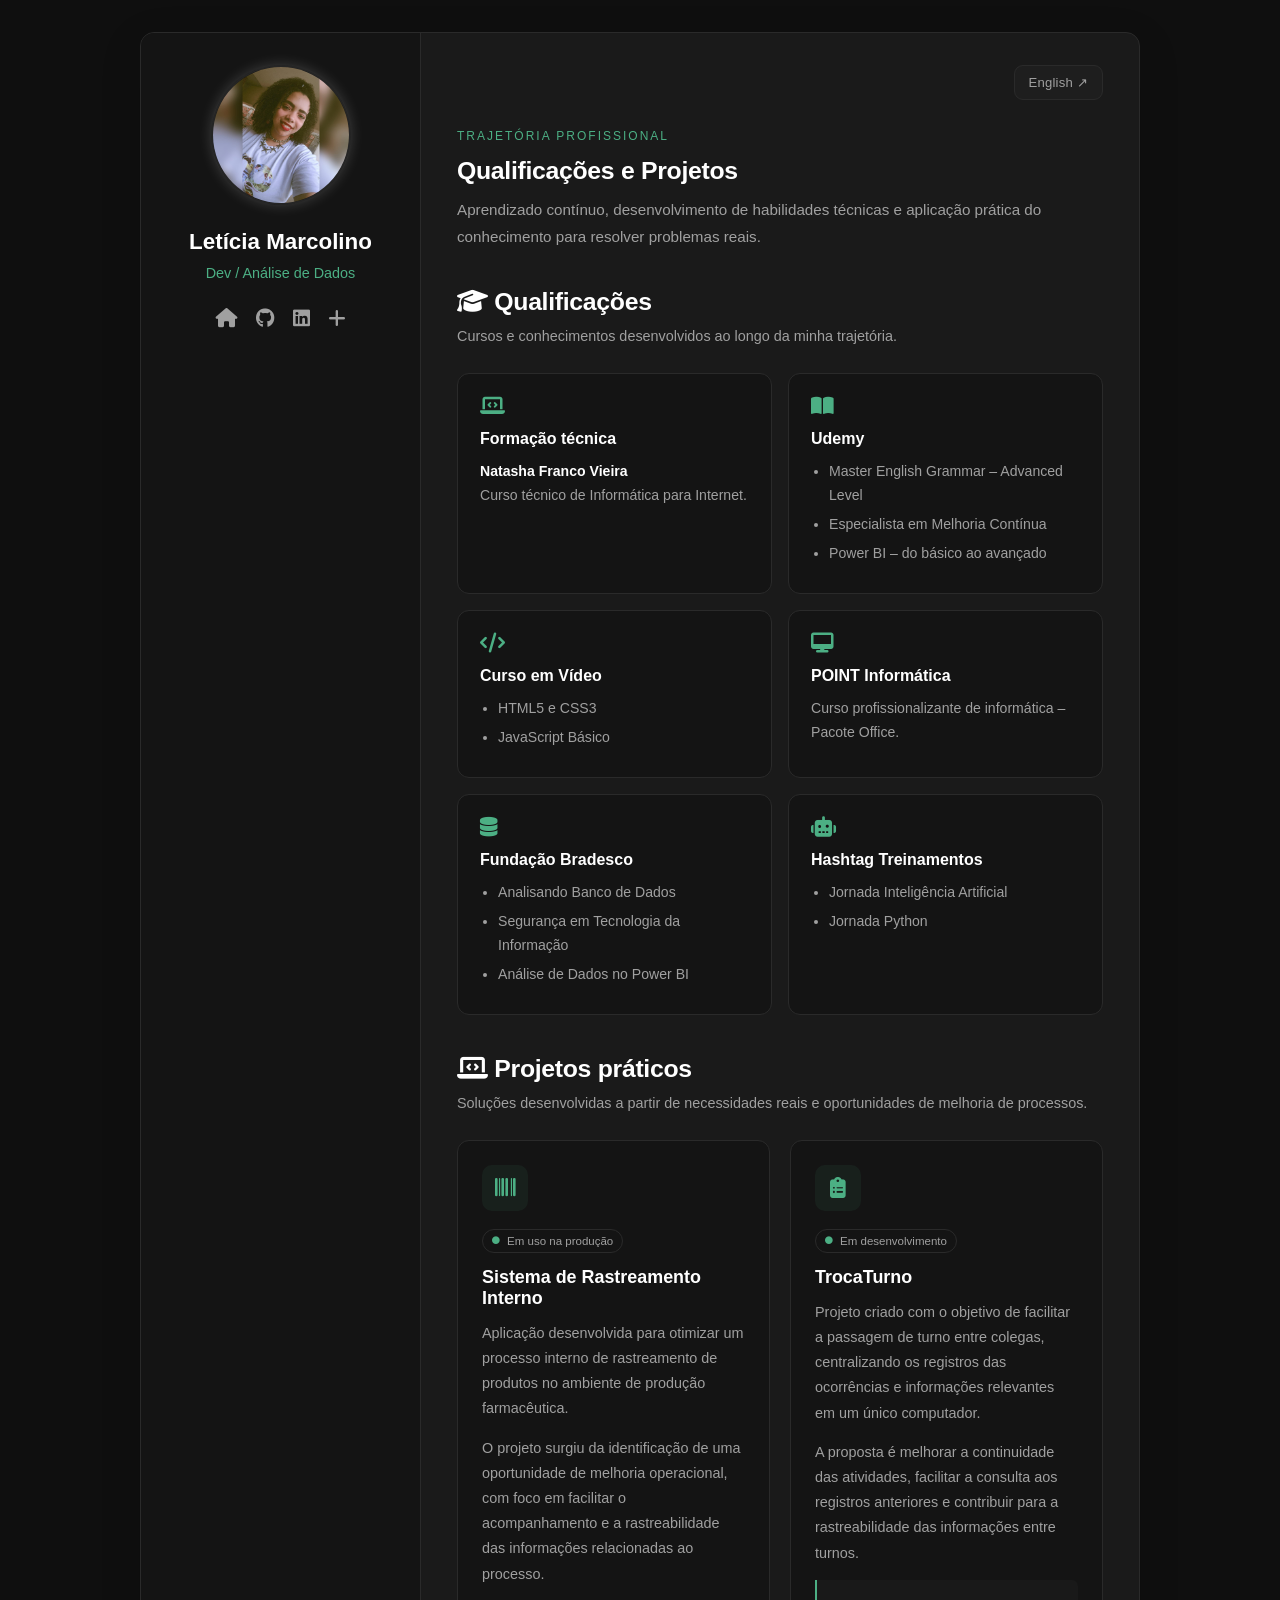
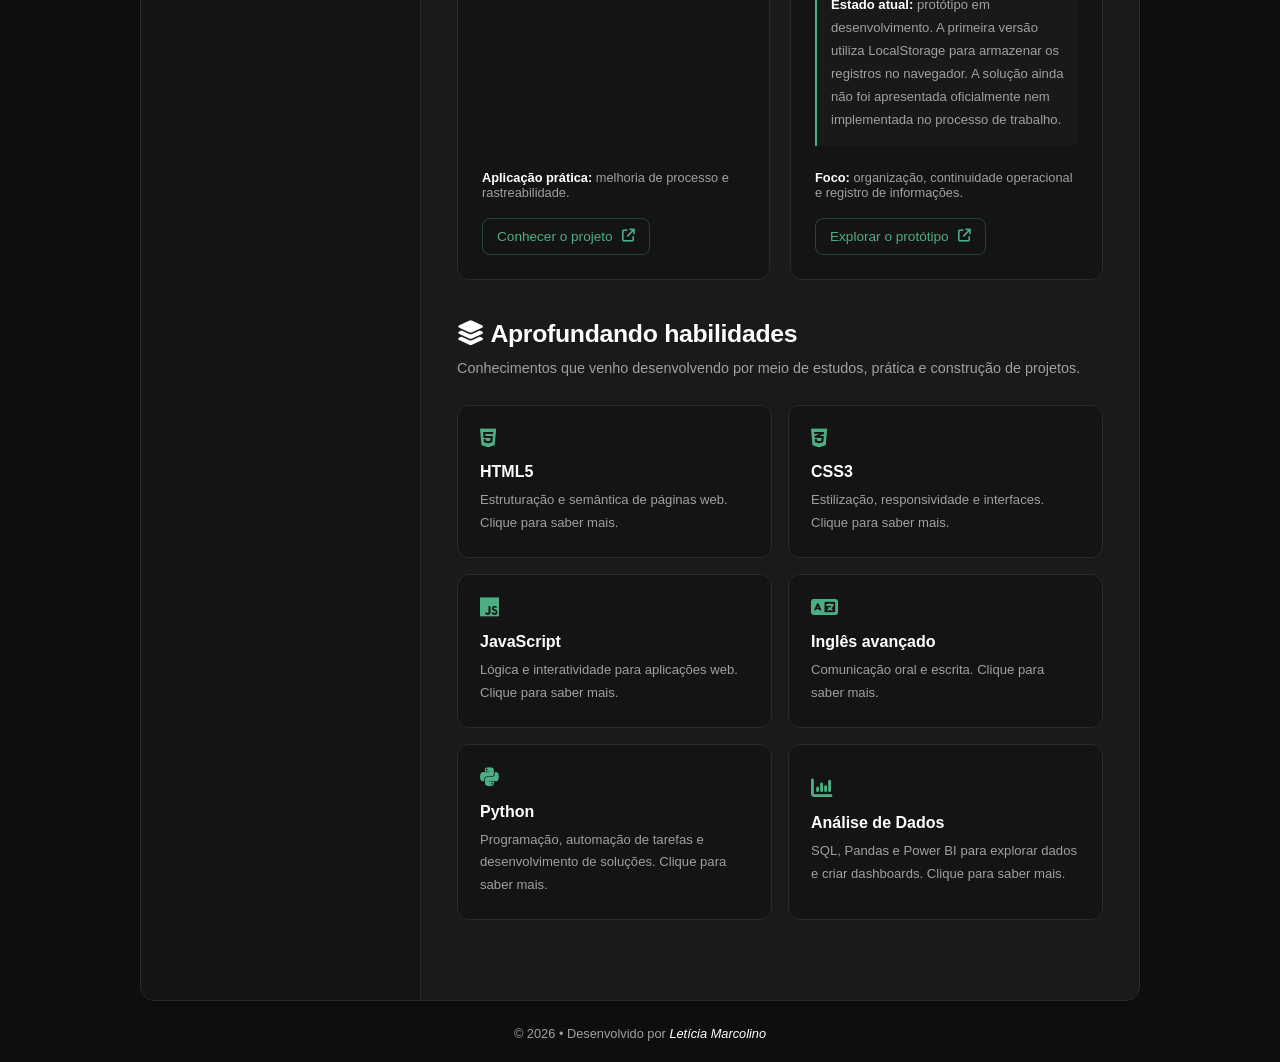
==== commit b45b4877: "atualizei a pag de mais" ====
--- a/mais.html
+++ b/mais.html
@@ -1,4 +1,3 @@
-
 <!DOCTYPE html>
 <html lang="pt-BR">
 <head>
@@ -10,11 +9,352 @@
 
   <link rel="shortcut icon" href="programacao.png" type="image/x-icon">
   <link rel="stylesheet" href="style.css">
-  <link rel="stylesheet" href="plus_css.css">
-  <link rel="stylesheet"
-    href="https://cdnjs.cloudflare.com/ajax/libs/font-awesome/6.5.0/css/all.min.css">
-
-  
+  <link rel="stylesheet" href="https://cdnjs.cloudflare.com/ajax/libs/font-awesome/6.5.0/css/all.min.css">
+ 
+
+  <style>
+    .content {
+      min-width: 0;
+    }
+
+    .page-intro {
+      margin-bottom: 38px;
+    }
+
+    .eyebrow {
+      color: var(--accent);
+      text-transform: uppercase;
+      font-size: 0.75rem;
+      letter-spacing: 2px;
+      margin-bottom: 10px;
+    }
+
+    .page-intro h2 {
+      margin-bottom: 12px;
+    }
+
+    .section-description {
+      color: var(--text-secondary);
+      max-width: 720px;
+    }
+
+    .section-heading {
+      margin-bottom: 22px;
+    }
+
+    .section-heading h2 {
+      margin-bottom: 8px;
+    }
+
+    .section-heading p {
+      font-size: 0.9rem;
+    }
+
+    /* QUALIFICAÇÕES */
+
+    .qualifications {
+      display: grid;
+      grid-template-columns: repeat(2, minmax(0, 1fr));
+      gap: 16px;
+      margin-top: 24px;
+    }
+
+    .qualification-card {
+      padding: 22px;
+      background: var(--bg-sidebar);
+      border: 1px solid var(--border-color);
+      border-radius: 12px;
+      transition: border-color 0.25s, transform 0.25s;
+    }
+
+    .qualification-card:hover {
+      border-color: #4caf8455;
+      transform: translateY(-3px);
+    }
+
+    .qualification-icon {
+      color: var(--accent);
+      font-size: 1.25rem;
+      margin-bottom: 14px;
+    }
+
+    .qualification-card h3 {
+      font-size: 1rem;
+      margin-bottom: 12px;
+    }
+
+    .qualification-card p,
+    .qualification-card li {
+      color: var(--text-secondary);
+      font-size: 0.88rem;
+      line-height: 1.7;
+    }
+
+    .qualification-card ul {
+      padding-left: 18px;
+    }
+
+    .qualification-card li {
+      margin-bottom: 5px;
+    }
+
+    .qualification-card strong {
+      color: var(--text-primary);
+    }
+
+    /* PROJETOS */
+
+    .projects {
+      display: grid;
+      grid-template-columns: repeat(2, minmax(0, 1fr));
+      gap: 20px;
+      margin-top: 24px;
+    }
+
+    .project-card {
+      display: flex;
+      flex-direction: column;
+      min-width: 0;
+      padding: 24px;
+      background: var(--bg-sidebar);
+      border: 1px solid var(--border-color);
+      border-radius: 12px;
+      transition: border-color 0.25s, transform 0.25s;
+    }
+
+    .project-card:hover {
+      border-color: #4caf8455;
+      transform: translateY(-3px);
+    }
+
+    .project-icon {
+      width: 46px;
+      height: 46px;
+      display: flex;
+      align-items: center;
+      justify-content: center;
+      border-radius: 10px;
+      background: #4caf8414;
+      color: var(--accent);
+      font-size: 1.3rem;
+      margin-bottom: 18px;
+    }
+
+    .project-status {
+      align-self: flex-start;
+      display: inline-flex;
+      align-items: center;
+      gap: 7px;
+      font-size: 0.72rem;
+      color: var(--text-secondary);
+      padding: 5px 9px;
+      border: 1px solid var(--border-color);
+      border-radius: 20px;
+      margin-bottom: 14px;
+    }
+
+    .project-status i {
+      font-size: 0.48rem;
+      color: var(--accent);
+    }
+
+    .project-card h3 {
+      font-size: 1.12rem;
+      margin-bottom: 12px;
+    }
+
+    .project-card p {
+      font-size: 0.9rem;
+      margin-bottom: 14px;
+    }
+
+    .project-meta {
+      color: var(--text-secondary);
+      font-size: 0.8rem;
+      margin-top: auto;
+      padding-top: 10px;
+      margin-bottom: 18px;
+    }
+
+    .project-meta strong {
+      color: var(--text-primary);
+    }
+
+    .project-link {
+      display: inline-flex;
+      align-items: center;
+      gap: 9px;
+      align-self: flex-start;
+      padding: 10px 14px;
+      color: var(--accent);
+      text-decoration: none;
+      font-size: 0.85rem;
+      border: 1px solid #4caf8450;
+      border-radius: 8px;
+      transition: background 0.25s, border-color 0.25s;
+    }
+
+    .project-link:hover {
+      background: #4caf8412;
+      border-color: var(--accent);
+    }
+
+    .project-link i {
+      font-size: 0.8rem;
+    }
+
+    .project-note {
+      padding: 14px;
+      background: #ffffff05;
+      border-left: 2px solid var(--accent);
+      border-radius: 0 6px 6px 0;
+      font-size: 0.82rem !important;
+    }
+
+    /* HABILIDADES INTERATIVAS */
+
+    .skills-grid {
+      display: grid;
+      grid-template-columns: repeat(2, minmax(0, 1fr));
+      gap: 16px;
+      margin-top: 24px;
+    }
+
+    .skill-card {
+      min-height: 145px;
+      padding: 22px;
+      display: flex;
+      flex-direction: column;
+      justify-content: center;
+      text-align: left;
+      background: var(--bg-sidebar);
+      border: 1px solid var(--border-color);
+      border-radius: 12px;
+      cursor: pointer;
+      color: var(--text-primary);
+      transition: border-color 0.25s, transform 0.25s;
+    }
+
+    .skill-card:hover {
+      border-color: var(--accent);
+      transform: translateY(-3px);
+    }
+
+    .skill-card > i {
+      color: var(--accent);
+      font-size: 1.35rem;
+      margin-bottom: 14px;
+    }
+
+    .skill-card h3 {
+      font-size: 1rem;
+      margin-bottom: 8px;
+    }
+
+    .skill-card p {
+      font-size: 0.82rem;
+    }
+
+    /* MODAL */
+
+    .overlay {
+      position: fixed;
+      inset: 0;
+      z-index: 100;
+      display: none;
+      align-items: center;
+      justify-content: center;
+      padding: 20px;
+      background: rgba(0, 0, 0, 0.82);
+      backdrop-filter: blur(5px);
+    }
+
+    .overlay.active {
+      display: flex;
+    }
+
+    .expanded-card {
+      position: relative;
+      width: 100%;
+      max-width: 560px;
+      max-height: 80vh;
+      overflow-y: auto;
+      padding: 36px;
+      background: var(--bg-card);
+      border: 1px solid var(--border-color);
+      border-radius: 14px;
+      animation: scaleIn 0.2s ease;
+    }
+
+    .expanded-card h2 {
+      color: var(--accent);
+      padding-right: 24px;
+      margin-bottom: 16px;
+    }
+
+    .expanded-card p {
+      line-height: 1.8;
+      white-space: pre-line;
+    }
+
+    .close-btn {
+      position: absolute;
+      top: 16px;
+      right: 18px;
+      border: none;
+      background: none;
+      color: var(--text-secondary);
+      font-size: 1.4rem;
+      cursor: pointer;
+    }
+
+    .close-btn:hover {
+      color: var(--accent);
+    }
+
+    @keyframes scaleIn {
+      from {
+        opacity: 0;
+        transform: scale(0.96);
+      }
+      to {
+        opacity: 1;
+        transform: scale(1);
+      }
+    }
+
+    @media (max-width: 850px) {
+      .qualifications,
+      .projects {
+        grid-template-columns: 1fr;
+      }
+    }
+
+    @media (max-width: 600px) {
+      .skills-grid {
+        grid-template-columns: 1fr;
+      }
+
+      .qualification-card,
+      .project-card {
+        padding: 20px;
+      }
+
+      .expanded-card {
+        padding: 28px 22px;
+      }
+    }
+
+    @media (prefers-reduced-motion: reduce) {
+      *,
+      *::before,
+      *::after {
+        scroll-behavior: auto !important;
+        animation-duration: 0.01ms !important;
+        transition-duration: 0.01ms !important;
+      }
+    }
+  </style>
 </head>
 
 <body>
@@ -26,15 +366,15 @@
 
       <img
         src="imagem/foto_perfil.jpeg"
-        alt="Foto de perfil de Letícia Marcolino"
+        alt="Foto de perfil de Letícia Marcolino" data-i18n-alt="profile-alt"
       >
 
       <h1>Letícia Marcolino</h1>
 
-      <p class="role">Desenvolvimento / Análise de Dados</p>
+      <p class="role" data-i18n="role">Dev / Análise de Dados</p>
 
       <div class="social">
-        <a href="index.html" title="Início" aria-label="Início">
+        <a href="index.html" title="Início" aria-label="Início" data-i18n-title="home-title">
           <i class="fas fa-home" aria-hidden="true"></i>
         </a>
 
@@ -50,13 +390,9 @@
           <i class="fab fa-linkedin" aria-hidden="true"></i>
         </a>
 
-        <a href="https://instagram.com/_leticiamarcolino"
-           target="_blank" rel="noopener noreferrer"
-           title="Instagram" aria-label="Instagram">
-          <i class="fab fa-instagram" aria-hidden="true"></i>
-        </a>
-
-        <a href="mais.html" title="Mais informações" aria-label="Mais informações">
+
+
+        <a href="mais.html" title="Mais" aria-label="Mais informações" data-i18n-title="more-title">
           <i class="fas fa-plus" aria-hidden="true"></i>
         </a>
       </div>
@@ -66,10 +402,15 @@
     <!-- CONTEÚDO -->
     <main class="content">
 
+      <div class="language-bar">
+        <a href="#" id="language-toggle" class="language-link" lang="en"
+           aria-label="Translate the entire page to English">English ↗</a>
+      </div>
+
       <div class="page-intro">
-        <p class="eyebrow">Trajetória profissional</p>
-        <h2>Qualificações e Projetos</h2>
-        <p class="section-description">
+        <p class="eyebrow" data-i18n="more-eyebrow">Trajetória profissional</p>
+        <h2 data-i18n="more-title-main">Qualificações e Projetos</h2>
+        <p class="section-description" data-i18n="more-intro">
           Aprendizado contínuo, desenvolvimento de habilidades técnicas
           e aplicação prática do conhecimento para resolver problemas reais.
         </p>
@@ -79,8 +420,8 @@
       <section id="qualificacoes">
 
         <div class="section-heading">
-          <h2><i class="fas fa-graduation-cap"></i> Qualificações</h2>
-          <p>Cursos e conhecimentos desenvolvidos ao longo da minha trajetória.</p>
+          <h2><i class="fas fa-graduation-cap"></i> <span data-i18n="qualifications-title">Qualificações</span></h2>
+          <p data-i18n="qualifications-intro">Cursos e conhecimentos desenvolvidos ao longo da minha trajetória.</p>
         </div>
 
         <div class="qualifications">
@@ -143,8 +484,8 @@
       <section id="projetos">
 
         <div class="section-heading">
-          <h2><i class="fas fa-laptop-code"></i> Projetos práticos</h2>
-          <p>
+          <h2><i class="fas fa-laptop-code"></i> <span data-i18n="projects-title">Projetos práticos</span></h2>
+          <p data-i18n="projects-intro">
             Soluções desenvolvidas a partir de necessidades reais e oportunidades
             de melhoria de processos.
           </p>
@@ -249,8 +590,8 @@
       <section id="habilidades">
 
         <div class="section-heading">
-          <h2><i class="fas fa-layer-group"></i> Aprofundando habilidades</h2>
-          <p>
+          <h2><i class="fas fa-layer-group"></i> <span data-i18n="skills-title">Aprofundando habilidades</span></h2>
+          <p data-i18n="skills-intro">
             Conhecimentos que venho desenvolvendo por meio de estudos,
             prática e construção de projetos.
           </p>
@@ -298,6 +639,28 @@
             <p>Comunicação oral e escrita. Clique para saber mais.</p>
           </button>
 
+          <button class="skill-card"
+            type="button"
+            data-title="Python"
+            data-modal-key="Python"
+            data-text="Tenho desenvolvido meus conhecimentos em Python por meio de estudos e projetos práticos. A linguagem permite automatizar tarefas, organizar informações e criar soluções que tornam processos mais eficientes. Quero continuar aprofundando minha lógica de programação e aplicando Python em projetos de desenvolvimento e análise de dados.">
+
+            <i class="fab fa-python" aria-hidden="true"></i>
+            <h3>Python</h3>
+            <p>Programação, automação de tarefas e desenvolvimento de soluções. Clique para saber mais.</p>
+          </button>
+
+          <button class="skill-card"
+            type="button"
+            data-title="Análise de Dados"
+            data-modal-key="Análise de Dados"
+            data-text="Venho desenvolvendo habilidades em análise de dados utilizando SQL para consultar e organizar informações, Pandas para limpar, transformar e explorar conjuntos de dados com Python, e Power BI para criar visualizações e dashboards. Meu objetivo é transformar dados em informações claras que apoiem a identificação de padrões, a melhoria de processos e a tomada de decisões.">
+
+            <i class="fas fa-chart-column" aria-hidden="true"></i>
+            <h3>Análise de Dados</h3>
+            <p>SQL, Pandas e Power BI para explorar dados e criar dashboards. Clique para saber mais.</p>
+          </button>
+
         </div>
       </section>
 
@@ -307,7 +670,7 @@
   <!-- RODAPÉ -->
   <footer class="footer-global">
     <p>
-      © 2026 • Desenvolvido por
+      <span data-i18n="footer-text">© 2026 • Desenvolvido por</span>
       <a
         href="https://www.linkedin.com/in/let%C3%ADcia-marcolino-00015a126/"
         target="_blank"
@@ -353,7 +716,7 @@
     function openModal(card) {
       lastFocusedElement = card;
 
-      expandedTitle.textContent = card.dataset.title;
+      expandedTitle.textContent = card.dataset.modalTitle || card.dataset.title;
       expandedText.textContent = card.dataset.text;
 
       overlay.classList.add("active");
@@ -392,5 +755,198 @@
     });
   </script>
 
+
+  <script>
+    // Tradução desta página, mantendo o mesmo botão e padrão visual da index.
+    const pageTranslations = {
+      en: {
+        "role": "Software Development / Data Analysis",
+        "more-eyebrow": "Professional journey",
+        "more-title-main": "Qualifications and Projects",
+        "more-intro": "Continuous learning, technical skill development, and practical application of knowledge to solve real problems.",
+        "qualifications-title": "Qualifications",
+        "qualifications-intro": "Courses and knowledge developed throughout my journey.",
+        "projects-title": "Practical projects",
+        "projects-intro": "Solutions developed from real needs and opportunities to improve processes.",
+        "skills-title": "Developing my skills",
+        "skills-intro": "Knowledge I continue to develop through study, practice, and project building.",
+        "footer-text": "© 2026 • Developed by",
+        "home-title": "Home",
+        "more-title": "More",
+        "profile-alt": "Profile photo of Letícia Marcolino"
+      }
+    };
+
+    const toggle = document.getElementById("language-toggle");
+    let currentLanguage = "pt";
+
+    const textMap = {
+      en: [
+        ["#projetos .section-heading p", "Solutions developed from real needs and opportunities to improve processes."],
+        ["#habilidades .section-heading p", "Knowledge I continue to develop through study, practice, and project building."],
+        [".qualification-card:nth-child(1) h3", "Technical training"],
+        [".qualification-card:nth-child(1) p:nth-of-type(1)", "Natasha Franco Vieira"],
+        [".qualification-card:nth-child(1) p:nth-of-type(2)", "Technical course in Internet Computing."],
+        [".qualification-card:nth-child(2) h3", "Udemy"],
+        [".qualification-card:nth-child(2) li:nth-child(1)", "Master English Grammar – Advanced Level"],
+        [".qualification-card:nth-child(2) li:nth-child(2)", "Continuous Improvement Specialist"],
+        [".qualification-card:nth-child(2) li:nth-child(3)", "Power BI – from basic to advanced"],
+        [".qualification-card:nth-child(3) h3", "Curso em Vídeo"],
+        [".qualification-card:nth-child(3) li:nth-child(1)", "HTML5 and CSS3"],
+        [".qualification-card:nth-child(3) li:nth-child(2)", "Basic JavaScript"],
+        [".qualification-card:nth-child(4) h3", "POINT Informática"],
+        [".qualification-card:nth-child(4) p", "Professional computer course – Office Suite."],
+        [".qualification-card:nth-child(5) h3", "Fundação Bradesco"],
+        [".qualification-card:nth-child(5) li:nth-child(1)", "Database Analysis"],
+        [".qualification-card:nth-child(5) li:nth-child(2)", "Information Technology Security"],
+        [".qualification-card:nth-child(5) li:nth-child(3)", "Data Analysis in Power BI"],
+        [".qualification-card:nth-child(6) h3", "Hashtag Treinamentos"],
+        [".qualification-card:nth-child(6) li:nth-child(1)", "Artificial Intelligence Journey"],
+        [".qualification-card:nth-child(6) li:nth-child(2)", "Python Journey"],
+        [".project-card:nth-child(1) .project-status", '<i class="fas fa-circle" aria-hidden="true"></i> In use in production'],
+        [".project-card:nth-child(1) h3", "Internal Tracking System"],
+        [".project-card:nth-child(1) p:nth-of-type(1)", "Application developed to optimize an internal product-tracking process in pharmaceutical manufacturing."],
+        [".project-card:nth-child(1) p:nth-of-type(2)", "The project came from identifying an opportunity for operational improvement, focusing on making it easier to monitor and trace process-related information."],
+        [".project-card:nth-child(1) .project-meta", "<strong>Practical application:</strong> process improvement and traceability."],
+        [".project-card:nth-child(1) .project-link", 'Explore the project <i class="fas fa-arrow-up-right-from-square" aria-hidden="true"></i>'],
+        [".project-card:nth-child(2) .project-status", '<i class="fas fa-circle" aria-hidden="true"></i> In development'],
+        [".project-card:nth-child(2) p:nth-of-type(1)", "Project created to make shift handovers easier by centralizing incident records and relevant information on a single computer."],
+        [".project-card:nth-child(2) p:nth-of-type(2)", "The goal is to improve continuity of activities, make previous records easier to consult, and support information traceability between shifts."],
+        [".project-card:nth-child(2) .project-note", "<strong>Current status:</strong> prototype in development. The first version uses LocalStorage to store records in the browser. The solution has not yet been officially presented or implemented in the work process."],
+        [".project-card:nth-child(2) .project-meta", "<strong>Focus:</strong> organization, operational continuity, and information logging."],
+        [".project-card:nth-child(2) .project-link", 'Explore the prototype <i class="fas fa-arrow-up-right-from-square" aria-hidden="true"></i>'],
+        [".skill-card:nth-child(1) h3", "HTML5"],
+        [".skill-card:nth-child(1) p", "Web page structure and semantics. Click to learn more."],
+        [".skill-card:nth-child(2) h3", "CSS3"],
+        [".skill-card:nth-child(2) p", "Styling, responsiveness, and interfaces. Click to learn more."],
+        [".skill-card:nth-child(3) h3", "JavaScript"],
+        [".skill-card:nth-child(3) p", "Logic and interactivity for web applications. Click to learn more."],
+        [".skill-card:nth-child(4) h3", "Advanced English"],
+        [".skill-card:nth-child(4) p", "Oral and written communication. Click to learn more."],
+        [".skill-card:nth-child(5) h3", "Python"],
+        [".skill-card:nth-child(5) p", "Programming, task automation, and solution development. Click to learn more."],
+        [".skill-card:nth-child(6) h3", "Data Analysis"],
+        [".skill-card:nth-child(6) p", "SQL, Pandas, and Power BI to explore data and build dashboards. Click to learn more."]
+      ],
+      pt: [
+        ["#projetos .section-heading p", "Soluções desenvolvidas a partir de necessidades reais e oportunidades de melhoria de processos."],
+        ["#habilidades .section-heading p", "Conhecimentos que venho desenvolvendo por meio de estudos, prática e construção de projetos."],
+        [".qualification-card:nth-child(1) h3", "Formação técnica"],
+        [".qualification-card:nth-child(1) p:nth-of-type(1)", "Natasha Franco Vieira"],
+        [".qualification-card:nth-child(1) p:nth-of-type(2)", "Curso técnico de Informática para Internet."],
+        [".qualification-card:nth-child(2) h3", "Udemy"],
+        [".qualification-card:nth-child(2) li:nth-child(1)", "Master English Grammar – Advanced Level"],
+        [".qualification-card:nth-child(2) li:nth-child(2)", "Especialista em Melhoria Contínua"],
+        [".qualification-card:nth-child(2) li:nth-child(3)", "Power BI – do básico ao avançado"],
+        [".qualification-card:nth-child(3) h3", "Curso em Vídeo"],
+        [".qualification-card:nth-child(3) li:nth-child(1)", "HTML5 e CSS3"],
+        [".qualification-card:nth-child(3) li:nth-child(2)", "JavaScript Básico"],
+        [".qualification-card:nth-child(4) h3", "POINT Informática"],
+        [".qualification-card:nth-child(4) p", "Curso profissionalizante de informática – Pacote Office."],
+        [".qualification-card:nth-child(5) h3", "Fundação Bradesco"],
+        [".qualification-card:nth-child(5) li:nth-child(1)", "Analisando Banco de Dados"],
+        [".qualification-card:nth-child(5) li:nth-child(2)", "Segurança em Tecnologia da Informação"],
+        [".qualification-card:nth-child(5) li:nth-child(3)", "Análise de Dados no Power BI"],
+        [".qualification-card:nth-child(6) h3", "Hashtag Treinamentos"],
+        [".qualification-card:nth-child(6) li:nth-child(1)", "Jornada Inteligência Artificial"],
+        [".qualification-card:nth-child(6) li:nth-child(2)", "Jornada Python"],
+        [".project-card:nth-child(1) .project-status", '<i class="fas fa-circle" aria-hidden="true"></i> Em uso na produção'],
+        [".project-card:nth-child(1) h3", "Sistema de Rastreamento Interno"],
+        [".project-card:nth-child(1) p:nth-of-type(1)", "Aplicação desenvolvida para otimizar um processo interno de rastreamento de produtos no ambiente de produção farmacêutica."],
+        [".project-card:nth-child(1) p:nth-of-type(2)", "O projeto surgiu da identificação de uma oportunidade de melhoria operacional, com foco em facilitar o acompanhamento e a rastreabilidade das informações relacionadas ao processo."],
+        [".project-card:nth-child(1) .project-meta", "<strong>Aplicação prática:</strong> melhoria de processo e rastreabilidade."],
+        [".project-card:nth-child(1) .project-link", 'Conhecer o projeto <i class="fas fa-arrow-up-right-from-square" aria-hidden="true"></i>'],
+        [".project-card:nth-child(2) .project-status", '<i class="fas fa-circle" aria-hidden="true"></i> Em desenvolvimento'],
+        [".project-card:nth-child(2) p:nth-of-type(1)", "Projeto criado com o objetivo de facilitar a passagem de turno entre colegas, centralizando os registros das ocorrências e informações relevantes em um único computador."],
+        [".project-card:nth-child(2) p:nth-of-type(2)", "A proposta é melhorar a continuidade das atividades, facilitar a consulta aos registros anteriores e contribuir para a rastreabilidade das informações entre turnos."],
+        [".project-card:nth-child(2) .project-note", "<strong>Estado atual:</strong> protótipo em desenvolvimento. A primeira versão utiliza LocalStorage para armazenar os registros no navegador. A solução ainda não foi apresentada oficialmente nem implementada no processo de trabalho."],
+        [".project-card:nth-child(2) .project-meta", "<strong>Foco:</strong> organização, continuidade operacional e registro de informações."],
+        [".project-card:nth-child(2) .project-link", 'Explorar o protótipo <i class="fas fa-arrow-up-right-from-square" aria-hidden="true"></i>'],
+        [".skill-card:nth-child(1) h3", "HTML5"],
+        [".skill-card:nth-child(1) p", "Estruturação e semântica de páginas web. Clique para saber mais."],
+        [".skill-card:nth-child(2) h3", "CSS3"],
+        [".skill-card:nth-child(2) p", "Estilização, responsividade e interfaces. Clique para saber mais."],
+        [".skill-card:nth-child(3) h3", "JavaScript"],
+        [".skill-card:nth-child(3) p", "Lógica e interatividade para aplicações web. Clique para saber mais."],
+        [".skill-card:nth-child(4) h3", "Inglês avançado"],
+        [".skill-card:nth-child(4) p", "Comunicação oral e escrita. Clique para saber mais."],
+        [".skill-card:nth-child(5) h3", "Python"],
+        [".skill-card:nth-child(5) p", "Programação, automação de tarefas e desenvolvimento de soluções. Clique para saber mais."],
+        [".skill-card:nth-child(6) h3", "Análise de Dados"],
+        [".skill-card:nth-child(6) p", "SQL, Pandas e Power BI para explorar dados e criar dashboards. Clique para saber mais."]
+      ]
+    };
+
+    const originalModalTexts = {
+      "HTML": "O HTML foi minha porta de entrada para o desenvolvimento web. Por meio de estudos e prática, venho construindo páginas estruturadas, acessíveis e organizadas, aplicando esse conhecimento nos meus projetos.",
+      "CSS": "O CSS permite transformar estruturas HTML em interfaces visuais. Tenho praticado a criação de layouts responsivos, organização de componentes, paletas de cores e estilos que valorizam a experiência do usuário.",
+      "JavaScript": "JavaScript adiciona lógica e interatividade às páginas web. Tenho desenvolvido meus conhecimentos por meio de exercícios e projetos práticos, explorando eventos, manipulação do DOM e funcionalidades para aplicações.",
+      "Inglês": "Estudo inglês há mais de 13 anos, com formação em escola de idiomas e cursos complementares. Tenho nível avançado e experiência de contato com falantes nativos, além de vivência com traduções orais em contexto aeroportuário.",
+      "Python": "Tenho desenvolvido meus conhecimentos em Python por meio de estudos e projetos práticos. A linguagem permite automatizar tarefas, organizar informações e criar soluções que tornam processos mais eficientes. Quero continuar aprofundando minha lógica de programação e aplicando Python em projetos de desenvolvimento e análise de dados.",
+      "Análise de Dados": "Venho desenvolvendo habilidades em análise de dados utilizando SQL para consultar e organizar informações, Pandas para limpar, transformar e explorar conjuntos de dados com Python, e Power BI para criar visualizações e dashboards. Meu objetivo é transformar dados em informações claras que apoiem a identificação de padrões, a melhoria de processos e a tomada de decisões."
+    };
+    const englishModalTexts = {
+      "HTML": "HTML was my entry point into web development. Through study and practice, I have been building structured, accessible, and organized pages and applying this knowledge to my projects.",
+      "CSS": "CSS transforms HTML structures into visual interfaces. I have been practicing responsive layouts, component organization, color palettes, and styles that improve the user experience.",
+      "JavaScript": "JavaScript adds logic and interactivity to web pages. I have been developing my skills through exercises and practical projects, exploring events, DOM manipulation, and application features.",
+      "Inglês": "I have studied English for over 13 years, including language-school training and supplementary courses. I have an advanced level, experience interacting with native speakers, and experience providing oral translations in an airport context.",
+      "Python": "I have been developing my Python skills through study and practical projects. The language can be used to automate tasks, organize information, and build solutions that make processes more efficient. I want to keep strengthening my programming logic and applying Python to software development and data analysis projects.",
+      "Análise de Dados": "I have been developing data analysis skills using SQL to query and organize information, Pandas to clean, transform, and explore datasets with Python, and Power BI to create visualizations and dashboards. My goal is to turn data into clear information that helps identify patterns, improve processes, and support decision-making."
+    };
+
+    function setLanguage(language) {
+      currentLanguage = language;
+      document.documentElement.lang = language === "en" ? "en" : "pt-BR";
+      document.querySelectorAll("[data-i18n]").forEach((element) => {
+        const key = element.dataset.i18n;
+        if (language === "en" && pageTranslations.en[key]) {
+          element.textContent = pageTranslations.en[key];
+        } else if (language === "pt") {
+          const originals = {
+            "role": "Dev / Análise de Dados",
+            "more-eyebrow": "Trajetória profissional",
+            "more-title-main": "Qualificações e Projetos",
+            "more-intro": "Aprendizado contínuo, desenvolvimento de habilidades técnicas e aplicação prática do conhecimento para resolver problemas reais.",
+            "qualifications-title": "Qualificações",
+            "qualifications-intro": "Cursos e conhecimentos desenvolvidos ao longo da minha trajetória.",
+            "projects-title": "Projetos práticos",
+            "projects-intro": "Soluções desenvolvidas a partir de necessidades reais e oportunidades de melhoria de processos.",
+            "skills-title": "Aprofundando habilidades",
+            "skills-intro": "Conhecimentos que venho desenvolvendo por meio de estudos, prática e construção de projetos.",
+            "footer-text": "© 2026 • Desenvolvido por"
+          };
+          if (originals[key]) element.textContent = originals[key];
+        }
+      });
+      (textMap[language] || []).forEach(([selector, html]) => {
+        const element = document.querySelector(selector);
+        if (element) element.innerHTML = html;
+      });
+      document.querySelectorAll(".skill-card").forEach((card) => {
+        const key = card.dataset.modalKey || card.dataset.title;
+        card.dataset.modalKey = key;
+        if (originalModalTexts[key]) {
+          card.dataset.text = language === "en" ? englishModalTexts[key] : originalModalTexts[key];
+          card.dataset.modalTitle = language === "en"
+            ? ({ "HTML":"HTML5", "CSS":"CSS3", "JavaScript":"JavaScript", "Inglês":"Advanced English", "Python":"Python", "Análise de Dados":"Data Analysis" }[key] || key)
+            : key;
+        }
+      });
+      document.querySelectorAll('[data-i18n-title]').forEach((element) => {
+        const key = element.dataset.i18nTitle;
+        element.title = language === "en" ? ({ "home-title":"Home", "more-title":"More" }[key] || element.title) : ({ "home-title":"Início", "more-title":"Mais" }[key] || element.title);
+      });
+      const footerLink = document.querySelector(".footer-global a");
+      if (footerLink) footerLink.setAttribute("aria-label", language === "en" ? "Letícia Marcolino on LinkedIn" : "Letícia Marcolino no LinkedIn");
+      toggle.textContent = language === "en" ? "Português ↗" : "English ↗";
+      toggle.setAttribute("aria-label", language === "en" ? "Translate the entire page to Portuguese" : "Translate the entire page to English");
+    }
+
+    toggle.addEventListener("click", (event) => {
+      event.preventDefault();
+      setLanguage(currentLanguage === "pt" ? "en" : "pt");
+    });
+  </script>
+
 </body>
-</html>
+</html>
